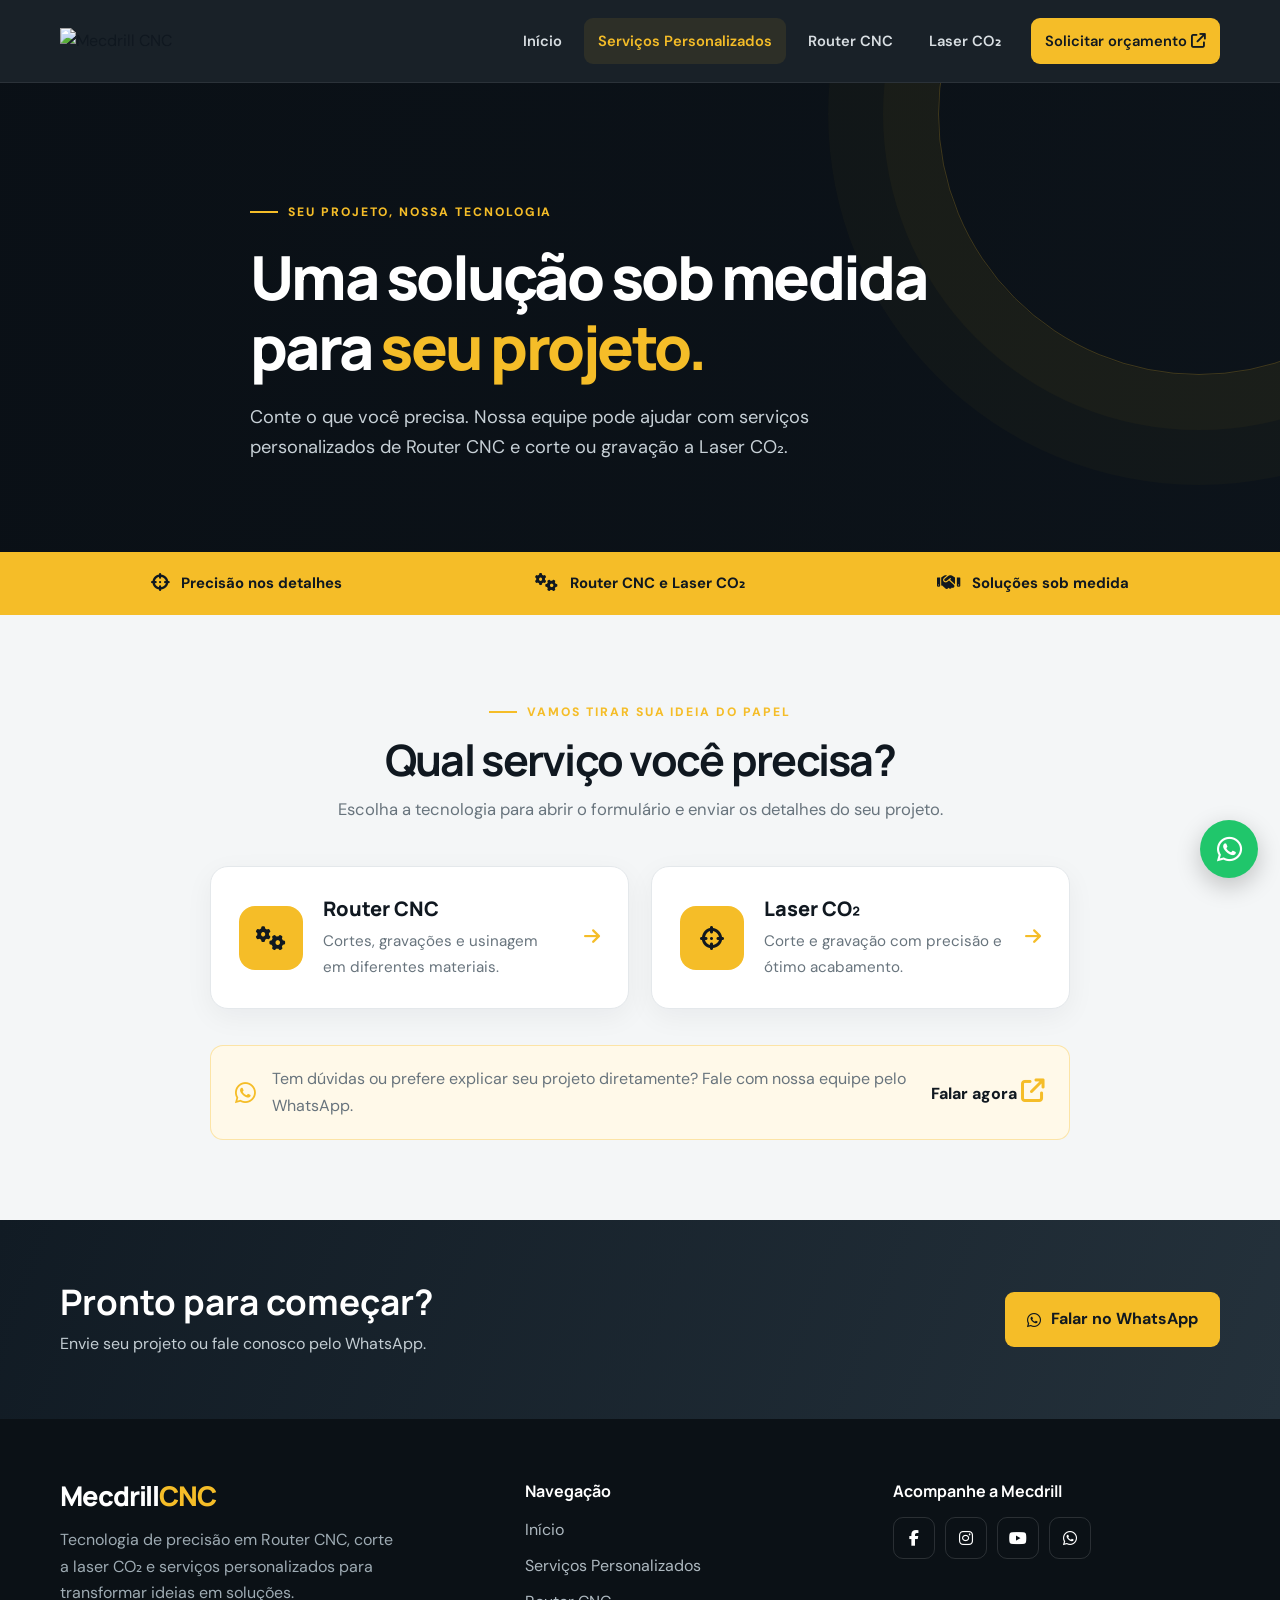
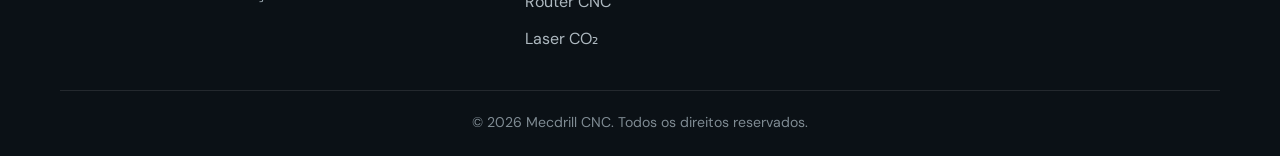
==== servico-personalizado.html @ 5ea8673f "Add files via upload" ====
<!DOCTYPE html>
<html lang="pt-BR">
<head>
  <meta charset="UTF-8">
  <meta name="viewport" content="width=device-width, initial-scale=1.0">
  <meta name="theme-color" content="#111820">
  <meta name="description" content="Solicite serviços personalizados de Router CNC e Laser CO₂ com a Mecdrill CNC.">
  <title>Serviços Personalizados | Mecdrill CNC</title>
  <link rel="preconnect" href="https://fonts.googleapis.com">
  <link rel="preconnect" href="https://fonts.gstatic.com" crossorigin>
  <link href="https://fonts.googleapis.com/css2?family=DM+Sans:wght@400;500;600;700&family=Manrope:wght@400;500;600;700;800&display=swap" rel="stylesheet">
  <link rel="stylesheet" href="https://cdnjs.cloudflare.com/ajax/libs/font-awesome/6.4.0/css/all.min.css">
  <style>
    :root {
      --ink: #101820;
      --ink-soft: #17232d;
      --gold: #f5bd28;
      --gold-light: #ffd76a;
      --paper: #f4f6f7;
      --white: #fff;
      --muted: #68747d;
      --line: #e4e8eb;
      --radius: 18px;
      --shadow: 0 18px 50px rgba(16, 24, 32, .10);
      --max: 1160px;
    }
    * { box-sizing: border-box; }
    html { scroll-behavior: smooth; scroll-padding-top: 90px; }
    body { margin: 0; font-family: "DM Sans", sans-serif; color: var(--ink); background: var(--white); line-height: 1.65; }
    img { display: block; max-width: 100%; }
    a { color: inherit; text-decoration: none; }
    button, input, select, textarea { font: inherit; }
    .container { width: min(var(--max), calc(100% - 40px)); margin-inline: auto; }

    /* Header (igual ao index) */
    .site-header { position: sticky; top: 0; z-index: 100; background: rgba(16,24,32,.96); backdrop-filter: blur(14px); border-bottom: 1px solid rgba(255,255,255,.08); }
    .header-inner { min-height: 82px; display: flex; align-items: center; justify-content: space-between; gap: 28px; }
    .brand { display: inline-flex; align-items: center; text-decoration: none; flex: 0 0 auto; }
    .brand img { width: 176px; max-height: 58px; object-fit: contain; }
    .main-nav { display: flex; align-items: center; gap: 8px; }
    .main-nav a { color: #d8dee2; text-decoration: none; font-size: .92rem; font-weight: 600; padding: 11px 14px; border-radius: 9px; transition: .2s ease; }
    .main-nav a:hover, .main-nav a.active { color: var(--gold); background: rgba(245,189,40,.09); }
    .nav-cta { background: var(--gold) !important; color: var(--ink) !important; margin-left: 8px; }
    .nav-cta:hover { background: var(--gold-light) !important; transform: translateY(-1px); }
    .menu-toggle { display: none; width: 44px; height: 44px; border: 1px solid rgba(255,255,255,.18); border-radius: 10px; color: white; background: transparent; cursor: pointer; }

    /* Hero */
    .hero { position: relative; isolation: isolate; overflow: hidden; color: white; background: var(--ink); padding: 112px 0 90px; }
    .hero::before { content: ""; position: absolute; inset: 0; z-index: -2; background: linear-gradient(105deg, rgba(10,16,22,.97) 10%, rgba(10,16,22,.82) 58%, rgba(10,16,22,.58)), url("imagens/maquina2.png") center/cover no-repeat; }
    .hero::after { content: ""; position: absolute; z-index: -1; width: 520px; height: 520px; right: -180px; top: -230px; border: 1px solid rgba(245,189,40,.22); border-radius: 50%; box-shadow: 0 0 0 55px rgba(245,189,40,.035), 0 0 0 110px rgba(245,189,40,.025); }
    .hero-content { max-width: 780px; }
    .eyebrow { display: inline-flex; align-items: center; gap: 10px; color: var(--gold); text-transform: uppercase; letter-spacing: .16em; font-size: .76rem; font-weight: 800; }
    .eyebrow::before { content: ""; width: 28px; height: 2px; background: currentColor; }
    h1, h2, h3 { font-family: Manrope, sans-serif; line-height: 1.15; }
    .hero h1 { max-width: 760px; margin: 20px 0; font-size: clamp(2.4rem, 5.5vw, 3.8rem); letter-spacing: -.045em; font-weight: 800; }
    .hero h1 span { color: var(--gold); }
    .hero p { max-width: 640px; color: #c7d0d6; font-size: clamp(1rem, 2vw, 1.14rem); margin: 0; }

    /* Trust strip */
    .trust-strip { background: var(--gold); color: var(--ink); }
    .trust-inner { display: grid; grid-template-columns: repeat(3,1fr); gap: 20px; padding: 19px 0; }
    .trust-item { display: flex; justify-content: center; align-items: center; gap: 12px; font-weight: 700; font-size: .93rem; }
    .trust-item i { font-size: 1.15rem; }

    /* Sections */
    .section { padding: 80px 0; }
    .section-muted { background: var(--paper); }
    .section-heading { max-width: 690px; margin: 0 auto 42px; text-align: center; }
    .section-heading .eyebrow { justify-content: center; }
    .section-heading h2 { margin: 13px 0 12px; font-size: clamp(1.9rem, 3.8vw, 2.7rem); letter-spacing: -.04em; }
    .section-heading p { color: var(--muted); margin: 0; font-size: 1.04rem; }

    /* Service cards */
    .service-options { display: grid; grid-template-columns: repeat(2, minmax(0,1fr)); gap: 22px; max-width: 860px; margin: 0 auto 36px; }
    .service-card {
      position: relative; overflow: hidden; display: flex; align-items: center; gap: 20px;
      text-align: left; padding: 28px; min-height: 140px;
      background: white; border: 1px solid var(--line); border-radius: var(--radius);
      cursor: pointer; transition: transform .25s, border-color .25s, box-shadow .25s;
      box-shadow: 0 8px 28px rgba(16,24,32,.05);
    }
    .service-card:hover, .service-card.selected {
      transform: translateY(-5px); border-color: var(--gold);
      box-shadow: var(--shadow);
    }
    .service-icon {
      flex: 0 0 64px; width: 64px; height: 64px; display: grid; place-items: center;
      color: var(--ink); background: var(--gold); border-radius: 16px; font-size: 1.5rem;
    }
    .service-card strong { display: block; font: 800 1.25rem Manrope, sans-serif; margin-bottom: 6px; color: var(--ink); }
    .service-card small { color: var(--muted); font-size: .95rem; }
    .service-card .arrow { margin-left: auto; color: var(--gold); font-size: 1.15rem; }

    /* Forms */
    .form-container {
      display: none; max-width: 900px; margin: 0 auto;
      padding: clamp(24px, 4vw, 42px); background: white;
      border: 1px solid var(--line); border-radius: var(--radius);
      box-shadow: var(--shadow); scroll-margin-top: 110px;
    }
    .form-container.active { display: block; animation: fadeIn .35s ease both; }
    @keyframes fadeIn { from { opacity: 0; transform: translateY(14px); } to { opacity: 1; transform: translateY(0); } }

    .form-title { display: flex; align-items: center; gap: 16px; margin-bottom: 28px; padding-bottom: 22px; border-bottom: 1px solid var(--line); }
    .form-title .service-icon { width: 54px; height: 54px; flex-basis: 54px; font-size: 1.25rem; }
    .form-title h3 { margin: 0 0 5px; font-size: 1.45rem; color: var(--ink); }
    .form-title p { margin: 0; color: var(--muted); font-size: .94rem; }

    .form-grid { display: grid; grid-template-columns: repeat(2, minmax(0,1fr)); gap: 19px 22px; }
    .form-group { min-width: 0; }
    .form-group.full { grid-column: 1 / -1; }
    .form-group label { display: block; color: var(--ink); font-weight: 700; margin-bottom: 8px; font-size: .95rem; }
    .form-group input, .form-group select, .form-group textarea {
      width: 100%; min-height: 49px; padding: 12px 14px;
      color: var(--ink); background: #fafbfc; border: 1px solid var(--line);
      border-radius: 9px; outline: none; transition: border-color .2s, box-shadow .2s;
    }
    .form-group input[type="file"] { padding: 10px; background: white; }
    .form-group input:focus, .form-group select:focus, .form-group textarea:focus {
      border-color: var(--gold); box-shadow: 0 0 0 3px rgba(245,189,40,.15);
    }
    .form-group textarea { min-height: 120px; resize: vertical; }
    .form-group small { display: block; margin-top: 7px; color: var(--muted); font-size: .84rem; }

    .form-actions { display: flex; align-items: center; gap: 18px; flex-wrap: wrap; margin-top: 24px; }
    .btn-submit {
      display: inline-flex; align-items: center; justify-content: center; gap: 10px;
      min-height: 52px; padding: 13px 25px; border: 0; border-radius: 10px;
      color: var(--ink); background: var(--gold); font-weight: 800; cursor: pointer;
      transition: .2s ease;
    }
    .btn-submit:hover { background: var(--gold-light); transform: translateY(-2px); }
    .btn-submit:disabled { opacity: .65; cursor: wait; transform: none; }
    .status-msg { flex: 1 1 220px; margin: 0; font-weight: 600; }
    .status-msg.success { color: #1a9c5a; }
    .status-msg.error { color: #d64545; }

    .help-strip {
      max-width: 860px; margin: 36px auto 0; padding: 20px 24px;
      display: flex; align-items: center; gap: 16px;
      background: #fff9e9; border: 1px solid rgba(245,189,40,.35); border-radius: 13px;
    }
    .help-strip i { color: var(--gold); font-size: 1.5rem; }
    .help-strip p { margin: 0; color: var(--muted); }
    .help-strip a { color: var(--ink); font-weight: 800; white-space: nowrap; }

    /* Closing CTA */
    .closing-cta { padding: 62px 0; color: white; background: linear-gradient(110deg, #111b24, #24313b); }
    .closing-inner { display: flex; align-items: center; justify-content: space-between; gap: 30px; }
    .closing-inner h2 { margin: 0 0 8px; font-size: clamp(1.6rem, 3vw, 2.2rem); }
    .closing-inner p { color: #c3cdd3; margin: 0; }
    .btn { display: inline-flex; align-items: center; justify-content: center; gap: 10px; min-height: 50px; padding: 13px 21px; border: 1px solid transparent; border-radius: 9px; text-decoration: none; font-weight: 700; transition: transform .2s, background .2s; }
    .btn:hover { transform: translateY(-3px); }
    .btn-primary { background: var(--gold); color: var(--ink); }
    .btn-primary:hover { background: var(--gold-light); }

    /* Footer (igual ao index) */
    .site-footer { color: #c3cdd3; background: #0b1116; padding: 58px 0 22px; }
    .footer-top { display: grid; grid-template-columns: 1.3fr 1fr 1fr; gap: 40px; padding-bottom: 38px; }
    .footer-brand { color: white; font: 800 1.7rem Manrope, sans-serif; letter-spacing: -.04em; margin-bottom: 13px; }
    .footer-brand span { color: var(--gold); }
    .footer-about { max-width: 340px; color: #9eabb3; margin: 0; }
    .footer-col h3 { color: white; font-size: 1rem; margin: 5px 0 16px; }
    .footer-links { display: grid; gap: 10px; }
    .footer-links a { width: fit-content; color: #aeb9c0; text-decoration: none; transition: color .2s; }
    .footer-links a:hover { color: var(--gold); }
    .social-links { display: flex; gap: 10px; }
    .social-links a { display: grid; place-items: center; width: 42px; height: 42px; border: 1px solid rgba(255,255,255,.13); border-radius: 10px; color: white; text-decoration: none; transition: .2s; }
    .social-links a:hover { background: var(--gold); color: var(--ink); border-color: var(--gold); }
    .copyright { padding-top: 20px; border-top: 1px solid rgba(255,255,255,.1); color: #7f8b93; text-align: center; font-size: .88rem; }

    .whatsapp-float { position: fixed; z-index: 90; right: 22px; bottom: 22px; }
    .whatsapp-float a { display: grid; place-items: center; width: 58px; height: 58px; border-radius: 50%; background: #20c66b; color: white; font-size: 1.8rem; text-decoration: none; box-shadow: 0 8px 24px rgba(0,0,0,.22); transition: transform .2s; }
    .whatsapp-float a:hover { transform: translateY(-4px) scale(1.04); }

    :focus-visible { outline: 3px solid var(--gold); outline-offset: 3px; }

    @media (max-width: 850px) {
      .menu-toggle { display: inline-grid; place-items: center; }
      .main-nav { display: none; position: absolute; top: 82px; left: 0; right: 0; padding: 14px 20px 20px; background: var(--ink); border-top: 1px solid rgba(255,255,255,.1); flex-direction: column; align-items: stretch; gap: 4px; }
      .main-nav.open { display: flex; }
      .main-nav a { padding: 13px 14px; }
      .nav-cta { margin: 6px 0 0; text-align: center; }
      .hero { padding: 88px 0 72px; }
      .trust-inner { grid-template-columns: 1fr; gap: 12px; }
      .trust-item { justify-content: flex-start; }
      .service-options { grid-template-columns: 1fr; }
      .form-grid { grid-template-columns: 1fr; }
      .form-group.full { grid-column: auto; }
      .footer-top { grid-template-columns: 1fr 1fr; }
      .footer-about-col { grid-column: 1 / -1; }
      .closing-inner { flex-direction: column; align-items: stretch; }
    }
    @media (max-width: 620px) {
      .container { width: min(var(--max), calc(100% - 30px)); }
      .header-inner { min-height: 72px; }
      .brand img { width: 145px; }
      .main-nav { top: 72px; }
      .hero { padding: 76px 0 64px; }
      .help-strip { flex-wrap: wrap; }
      .footer-top { grid-template-columns: 1fr; }
      .whatsapp-float { right: 15px; bottom: 15px; }
    }
  </style>
</head>
<body>
  <header class="site-header">
    <div class="container header-inner">
      <a class="brand" href="index.html" aria-label="Mecdrill CNC - Página inicial">
        <img src="imagens/logo.png" alt="Mecdrill CNC">
      </a>
      <button class="menu-toggle" type="button" aria-label="Abrir menu" aria-expanded="false" aria-controls="mainNav">
        <i class="fas fa-bars" aria-hidden="true"></i>
      </button>
      <nav class="main-nav" id="mainNav" aria-label="Navegação principal">
        <a href="index.html">Início</a>
        <a class="active" href="servico-personalizado.html" aria-current="page">Serviços Personalizados</a>
        <a href="router-cnc.html">Router CNC</a>
        <a href="laser-co2.html">Laser CO₂</a>
        <a class="nav-cta" href="#solicitar">Solicitar orçamento <i class="fas fa-arrow-up-right-from-square" aria-hidden="true"></i></a>
      </nav>
    </div>
  </header>

  <main>
    <!-- Hero -->
    <section class="hero">
      <div class="container hero-content">
        <span class="eyebrow">Seu projeto, nossa tecnologia</span>
        <h1>Uma solução sob medida para <span>seu projeto.</span></h1>
        <p>Conte o que você precisa. Nossa equipe pode ajudar com serviços personalizados de Router CNC e corte ou gravação a Laser CO₂.</p>
      </div>
    </section>

    <div class="trust-strip">
      <div class="container trust-inner">
        <div class="trust-item"><i class="fas fa-crosshairs" aria-hidden="true"></i> Precisão nos detalhes</div>
        <div class="trust-item"><i class="fas fa-gears" aria-hidden="true"></i> Router CNC e Laser CO₂</div>
        <div class="trust-item"><i class="fas fa-handshake" aria-hidden="true"></i> Soluções sob medida</div>
      </div>
    </div>

    <!-- Formulários -->
    <section class="section section-muted" id="solicitar">
      <div class="container">
        <div class="section-heading">
          <span class="eyebrow">Vamos tirar sua ideia do papel</span>
          <h2>Qual serviço você precisa?</h2>
          <p>Escolha a tecnologia para abrir o formulário e enviar os detalhes do seu projeto.</p>
        </div>

        <div class="service-options">
          <button type="button" class="service-card" id="chooseRouter" onclick="mostrarForm('router')" aria-controls="formRouter" aria-expanded="false">
            <span class="service-icon"><i class="fas fa-gears" aria-hidden="true"></i></span>
            <span>
              <strong>Router CNC</strong>
              <small>Cortes, gravações e usinagem em diferentes materiais.</small>
            </span>
            <i class="fas fa-arrow-right arrow" aria-hidden="true"></i>
          </button>
          <button type="button" class="service-card" id="chooseLaser" onclick="mostrarForm('laser')" aria-controls="formLaser" aria-expanded="false">
            <span class="service-icon"><i class="fas fa-crosshairs" aria-hidden="true"></i></span>
            <span>
              <strong>Laser CO₂</strong>
              <small>Corte e gravação com precisão e ótimo acabamento.</small>
            </span>
            <i class="fas fa-arrow-right arrow" aria-hidden="true"></i>
          </button>
        </div>

        <!-- Formulário Router -->
        <div id="formRouter" class="form-container">
          <div class="form-title">
            <span class="service-icon"><i class="fas fa-gears" aria-hidden="true"></i></span>
            <div>
              <h3>Orçamento para Router CNC</h3>
              <p>Preencha as informações para entendermos seu projeto.</p>
            </div>
          </div>
          <form id="formRouterPersonalizado" enctype="multipart/form-data">
            <input type="hidden" name="tipo_servico" value="Router CNC">
            <div class="form-grid">
              <div class="form-group">
                <label for="router_nome">Nome completo *</label>
                <input type="text" id="router_nome" name="nome" autocomplete="name" required>
              </div>
              <div class="form-group">
                <label for="router_telefone">Telefone *</label>
                <input type="tel" id="router_telefone" name="telefone" autocomplete="tel" required>
              </div>
              <div class="form-group full">
                <label for="router_email">E-mail *</label>
                <input type="email" id="router_email" name="email" autocomplete="email" required>
              </div>
              <div class="form-group">
                <label for="router_material">Material *</label>
                <select id="router_material" name="material" required>
                  <option value="">Selecione o material</option>
                  <option value="mdf">MDF</option>
                  <option value="mdp">MDP</option>
                  <option value="acrilico">Acrílico</option>
                  <option value="madeira">Madeira</option>
                  <option value="outros">Outros</option>
                </select>
              </div>
              <div class="form-group">
                <label for="router_tamanho">Tamanho aproximado (mm) *</label>
                <input type="text" id="router_tamanho" name="tamanho" placeholder="Ex.: 1000x500" required>
              </div>
              <div class="form-group">
                <label for="router_complexidade">Complexidade do trabalho *</label>
                <select id="router_complexidade" name="complexidade" required>
                  <option value="">Selecione a complexidade</option>
                  <option value="simples">Simples (corte básico)</option>
                  <option value="medio">Médio (corte e gravação)</option>
                  <option value="complexo">Complexo (usinagem 3D)</option>
                </select>
              </div>
              <div class="form-group">
                <label for="router_prazo">Prazo de entrega *</label>
                <select id="router_prazo" name="prazo" required>
                  <option value="">Selecione o prazo</option>
                  <option value="3dias">3 dias</option>
                  <option value="1semana">1 semana</option>
                  <option value="2semanas">2 semanas</option>
                  <option value="1mes">1 mês</option>
                </select>
              </div>
              <div class="form-group full">
                <label for="router_imagem">Desenho ou imagem do trabalho</label>
                <input type="file" id="router_imagem" name="arquivo" accept="image/*,.pdf,.dxf,.dwg">
                <small>Formatos aceitos: JPG, PNG, PDF, DXF e DWG (até 5 MB).</small>
              </div>
              <div class="form-group full">
                <label for="router_observacoes">Observações adicionais</label>
                <textarea id="router_observacoes" name="observacoes" rows="4" placeholder="Descreva detalhes, medidas ou requisitos do trabalho..."></textarea>
              </div>
            </div>
            <div class="form-actions">
              <button type="submit" class="btn-submit"><i class="fa-regular fa-paper-plane" aria-hidden="true"></i> Solicitar orçamento</button>
              <p id="router_status" class="status-msg" aria-live="polite"></p>
            </div>
          </form>
        </div>

        <!-- Formulário Laser -->
        <div id="formLaser" class="form-container">
          <div class="form-title">
            <span class="service-icon"><i class="fas fa-crosshairs" aria-hidden="true"></i></span>
            <div>
              <h3>Orçamento para Laser CO₂</h3>
              <p>Informe os detalhes do corte ou da gravação desejada.</p>
            </div>
          </div>
          <form id="formLaserPersonalizado" enctype="multipart/form-data">
            <input type="hidden" name="tipo_servico" value="Laser CO2">
            <div class="form-grid">
              <div class="form-group">
                <label for="laser_nome">Nome completo *</label>
                <input type="text" id="laser_nome" name="nome" autocomplete="name" required>
              </div>
              <div class="form-group">
                <label for="laser_telefone">Telefone *</label>
                <input type="tel" id="laser_telefone" name="telefone" autocomplete="tel" required>
              </div>
              <div class="form-group full">
                <label for="laser_email">E-mail *</label>
                <input type="email" id="laser_email" name="email" autocomplete="email" required>
              </div>
              <div class="form-group">
                <label for="laser_material">Material *</label>
                <select id="laser_material" name="material" required>
                  <option value="">Selecione o material</option>
                  <option value="acrilico">Acrílico</option>
                  <option value="couro">Couro</option>
                  <option value="papel">Papel</option>
                  <option value="tecido">Tecido</option>
                  <option value="madeira">Madeira</option>
                  <option value="outros">Outros</option>
                </select>
              </div>
              <div class="form-group">
                <label for="laser_tamanho">Tamanho aproximado (mm) *</label>
                <input type="text" id="laser_tamanho" name="tamanho" placeholder="Ex.: 800x600" required>
              </div>
              <div class="form-group">
                <label for="laser_complexidade">Complexidade do trabalho *</label>
                <select id="laser_complexidade" name="complexidade" required>
                  <option value="">Selecione a complexidade</option>
                  <option value="simples">Simples (corte básico)</option>
                  <option value="medio">Médio (corte e gravação simples)</option>
                  <option value="complexo">Complexo (gravação detalhada)</option>
                </select>
              </div>
              <div class="form-group">
                <label for="laser_prazo">Prazo de entrega *</label>
                <select id="laser_prazo" name="prazo" required>
                  <option value="">Selecione o prazo</option>
                  <option value="3dias">3 dias</option>
                  <option value="1semana">1 semana</option>
                  <option value="2semanas">2 semanas</option>
                  <option value="1mes">1 mês</option>
                </select>
              </div>
              <div class="form-group full">
                <label for="laser_imagem">Desenho ou imagem do trabalho</label>
                <input type="file" id="laser_imagem" name="arquivo" accept="image/*,.pdf,.dxf,.dwg">
                <small>Formatos aceitos: JPG, PNG, PDF, DXF e DWG (até 5 MB).</small>
              </div>
              <div class="form-group full">
                <label for="laser_observacoes">Observações adicionais</label>
                <textarea id="laser_observacoes" name="observacoes" rows="4" placeholder="Descreva detalhes, medidas ou requisitos do trabalho..."></textarea>
              </div>
            </div>
            <div class="form-actions">
              <button type="submit" class="btn-submit"><i class="fa-regular fa-paper-plane" aria-hidden="true"></i> Solicitar orçamento</button>
              <p id="laser_status" class="status-msg" aria-live="polite"></p>
            </div>
          </form>
        </div>

        <div class="help-strip">
          <i class="fab fa-whatsapp" aria-hidden="true"></i>
          <p>Tem dúvidas ou prefere explicar seu projeto diretamente? Fale com nossa equipe pelo WhatsApp.</p>
          <a href="https://wa.me/554330174104" target="_blank" rel="noopener noreferrer">Falar agora <i class="fas fa-arrow-up-right-from-square" aria-hidden="true"></i></a>
        </div>
      </div>
    </section>

    <!-- CTA final -->
    <section class="closing-cta">
      <div class="container closing-inner">
        <div>
          <h2>Pronto para começar?</h2>
          <p>Envie seu projeto ou fale conosco pelo WhatsApp.</p>
        </div>
        <a class="btn btn-primary" href="https://wa.me/554330174104" target="_blank" rel="noopener noreferrer">
          <i class="fab fa-whatsapp" aria-hidden="true"></i> Falar no WhatsApp
        </a>
      </div>
    </section>
  </main>

  <footer class="site-footer">
    <div class="container">
      <div class="footer-top">
        <div class="footer-about-col">
          <div class="footer-brand">Mecdrill<span>CNC</span></div>
          <p class="footer-about">Tecnologia de precisão em Router CNC, corte a laser CO₂ e serviços personalizados para transformar ideias em soluções.</p>
        </div>
        <div class="footer-col">
          <h3>Navegação</h3>
          <div class="footer-links">
            <a href="index.html">Início</a>
            <a href="servico-personalizado.html">Serviços Personalizados</a>
            <a href="router-cnc.html">Router CNC</a>
            <a href="laser-co2.html">Laser CO₂</a>
          </div>
        </div>
        <div class="footer-col">
          <h3>Acompanhe a Mecdrill</h3>
          <div class="social-links">
            <a href="https://web.facebook.com/profile.php?id=61559308006483" target="_blank" rel="noopener noreferrer" aria-label="Facebook"><i class="fab fa-facebook-f" aria-hidden="true"></i></a>
            <a href="https://www.instagram.com/mecdrill.cnc/" target="_blank" rel="noopener noreferrer" aria-label="Instagram"><i class="fab fa-instagram" aria-hidden="true"></i></a>
            <a href="https://www.youtube.com/@mecdrillcnc" target="_blank" rel="noopener noreferrer" aria-label="YouTube"><i class="fab fa-youtube" aria-hidden="true"></i></a>
            <a href="https://wa.me/554330174104" target="_blank" rel="noopener noreferrer" aria-label="WhatsApp"><i class="fab fa-whatsapp" aria-hidden="true"></i></a>
          </div>
        </div>
      </div>
      <div class="copyright">© 2026 Mecdrill CNC. Todos os direitos reservados.</div>
    </div>
  </footer>

  <div class="whatsapp-float">
    <a href="https://wa.me/554330174104" target="_blank" rel="noopener noreferrer" aria-label="Falar com a Mecdrill pelo WhatsApp">
      <i class="fab fa-whatsapp" aria-hidden="true"></i>
    </a>
  </div>

  <script>
    const ENDPOINT_URL = 'https://script.google.com/macros/s/AKfycbw_aiBBlIEdptJXOdM45xewavw1yvYZnhSA4Wfn6vZD/dev';
    const EXTENSOES_PERMITIDAS = ['.jpg', '.jpeg', '.png', '.webp', '.gif', '.pdf', '.dxf', '.dwg'];

    document.addEventListener('DOMContentLoaded', () => {
      // Menu mobile
      const menuButton = document.querySelector('.menu-toggle');
      const nav = document.querySelector('#mainNav');
      menuButton?.addEventListener('click', () => {
        const isOpen = nav.classList.toggle('open');
        menuButton.setAttribute('aria-expanded', String(isOpen));
        menuButton.setAttribute('aria-label', isOpen ? 'Fechar menu' : 'Abrir menu');
        menuButton.innerHTML = `<i class="fas fa-${isOpen ? 'xmark' : 'bars'}" aria-hidden="true"></i>`;
      });
      nav?.querySelectorAll('a').forEach(link => link.addEventListener('click', () => {
        nav.classList.remove('open');
        menuButton?.setAttribute('aria-expanded', 'false');
        if (menuButton) {
          menuButton.setAttribute('aria-label', 'Abrir menu');
          menuButton.innerHTML = '<i class="fas fa-bars" aria-hidden="true"></i>';
        }
      }));

      // Formulários
      document.getElementById('formRouterPersonalizado').addEventListener('submit', function(e) {
        e.preventDefault();
        enviarFormulario(this, document.getElementById('router_status'));
      });
      document.getElementById('formLaserPersonalizado').addEventListener('submit', function(e) {
        e.preventDefault();
        enviarFormulario(this, document.getElementById('laser_status'));
      });
    });

    function mostrarForm(tipo) {
      const router = document.getElementById('formRouter');
      const laser = document.getElementById('formLaser');
      const btnRouter = document.getElementById('chooseRouter');
      const btnLaser = document.getElementById('chooseLaser');

      router.classList.remove('active');
      laser.classList.remove('active');
      btnRouter.classList.remove('selected');
      btnLaser.classList.remove('selected');
      btnRouter.setAttribute('aria-expanded', 'false');
      btnLaser.setAttribute('aria-expanded', 'false');

      const isRouter = tipo === 'router';
      const alvo = isRouter ? router : laser;
      const botao = isRouter ? btnRouter : btnLaser;
      alvo.classList.add('active');
      botao.classList.add('selected');
      botao.setAttribute('aria-expanded', 'true');
      alvo.scrollIntoView({ behavior: 'smooth', block: 'start' });
    }

    function lerArquivoComoBase64(file) {
      return new Promise((resolve, reject) => {
        const reader = new FileReader();
        reader.onload = () => {
          const resultado = String(reader.result || '');
          resolve(resultado.includes(',') ? resultado.split(',')[1] : resultado);
        };
        reader.onerror = () => reject(new Error('Falha ao ler o arquivo'));
        reader.readAsDataURL(file);
      });
    }

    function extensaoValida(nomeArquivo) {
      const lower = String(nomeArquivo || '').toLowerCase();
      return EXTENSOES_PERMITIDAS.some(ext => lower.endsWith(ext));
    }

    async function enviarFormulario(formElement, statusElement) {
      const btnSubmit = formElement.querySelector('button[type="submit"]');
      const fileInput = formElement.querySelector('input[type="file"]');
      const maxBytes = 5 * 1024 * 1024;
      let arquivoBase64 = '';
      let arquivoNome = '';
      let arquivoTipo = '';

      statusElement.className = 'status-msg';
      statusElement.textContent = '';

      if (fileInput && fileInput.files && fileInput.files[0]) {
        const file = fileInput.files[0];
        if (!extensaoValida(file.name)) {
          statusElement.classList.add('error');
          statusElement.textContent = 'Formato não suportado. Use JPG, PNG, PDF, DXF ou DWG.';
          return;
        }
        if (file.size > maxBytes) {
          statusElement.classList.add('error');
          statusElement.textContent = 'O arquivo excede 5 MB. Envie um arquivo menor ou pelo WhatsApp.';
          return;
        }
        try {
          arquivoNome = file.name;
          arquivoTipo = file.type || 'application/octet-stream';
          arquivoBase64 = await lerArquivoComoBase64(file);
        } catch (error) {
          statusElement.classList.add('error');
          statusElement.textContent = 'Não foi possível ler o arquivo selecionado. Tente novamente.';
          return;
        }
      }

      const formData = new FormData(formElement);
      const payload = new URLSearchParams();
      for (const [key, value] of formData.entries()) {
        if (!(value instanceof File)) payload.append(key, value);
      }
      if (arquivoBase64) {
        payload.append('arquivo_base64', arquivoBase64);
        payload.append('arquivo_nome', arquivoNome);
        payload.append('arquivo_tipo', arquivoTipo);
      }

      btnSubmit.disabled = true;
      btnSubmit.innerHTML = '<i class="fas fa-spinner fa-spin" aria-hidden="true"></i> Enviando...';
      statusElement.textContent = '';

      try {
        await fetch(ENDPOINT_URL, { method: 'POST', mode: 'no-cors', body: payload });
        statusElement.classList.add('success');
        statusElement.textContent = 'Solicitação enviada. Em breve nossa equipe entrará em contato.';
        formElement.reset();
      } catch (error) {
        statusElement.classList.add('error');
        statusElement.textContent = 'Erro de conexão ao enviar. Verifique sua internet e tente novamente.';
      } finally {
        btnSubmit.disabled = false;
        btnSubmit.innerHTML = '<i class="fa-regular fa-paper-plane" aria-hidden="true"></i> Solicitar orçamento';
      }
    }
  </script>
</body>
</html>
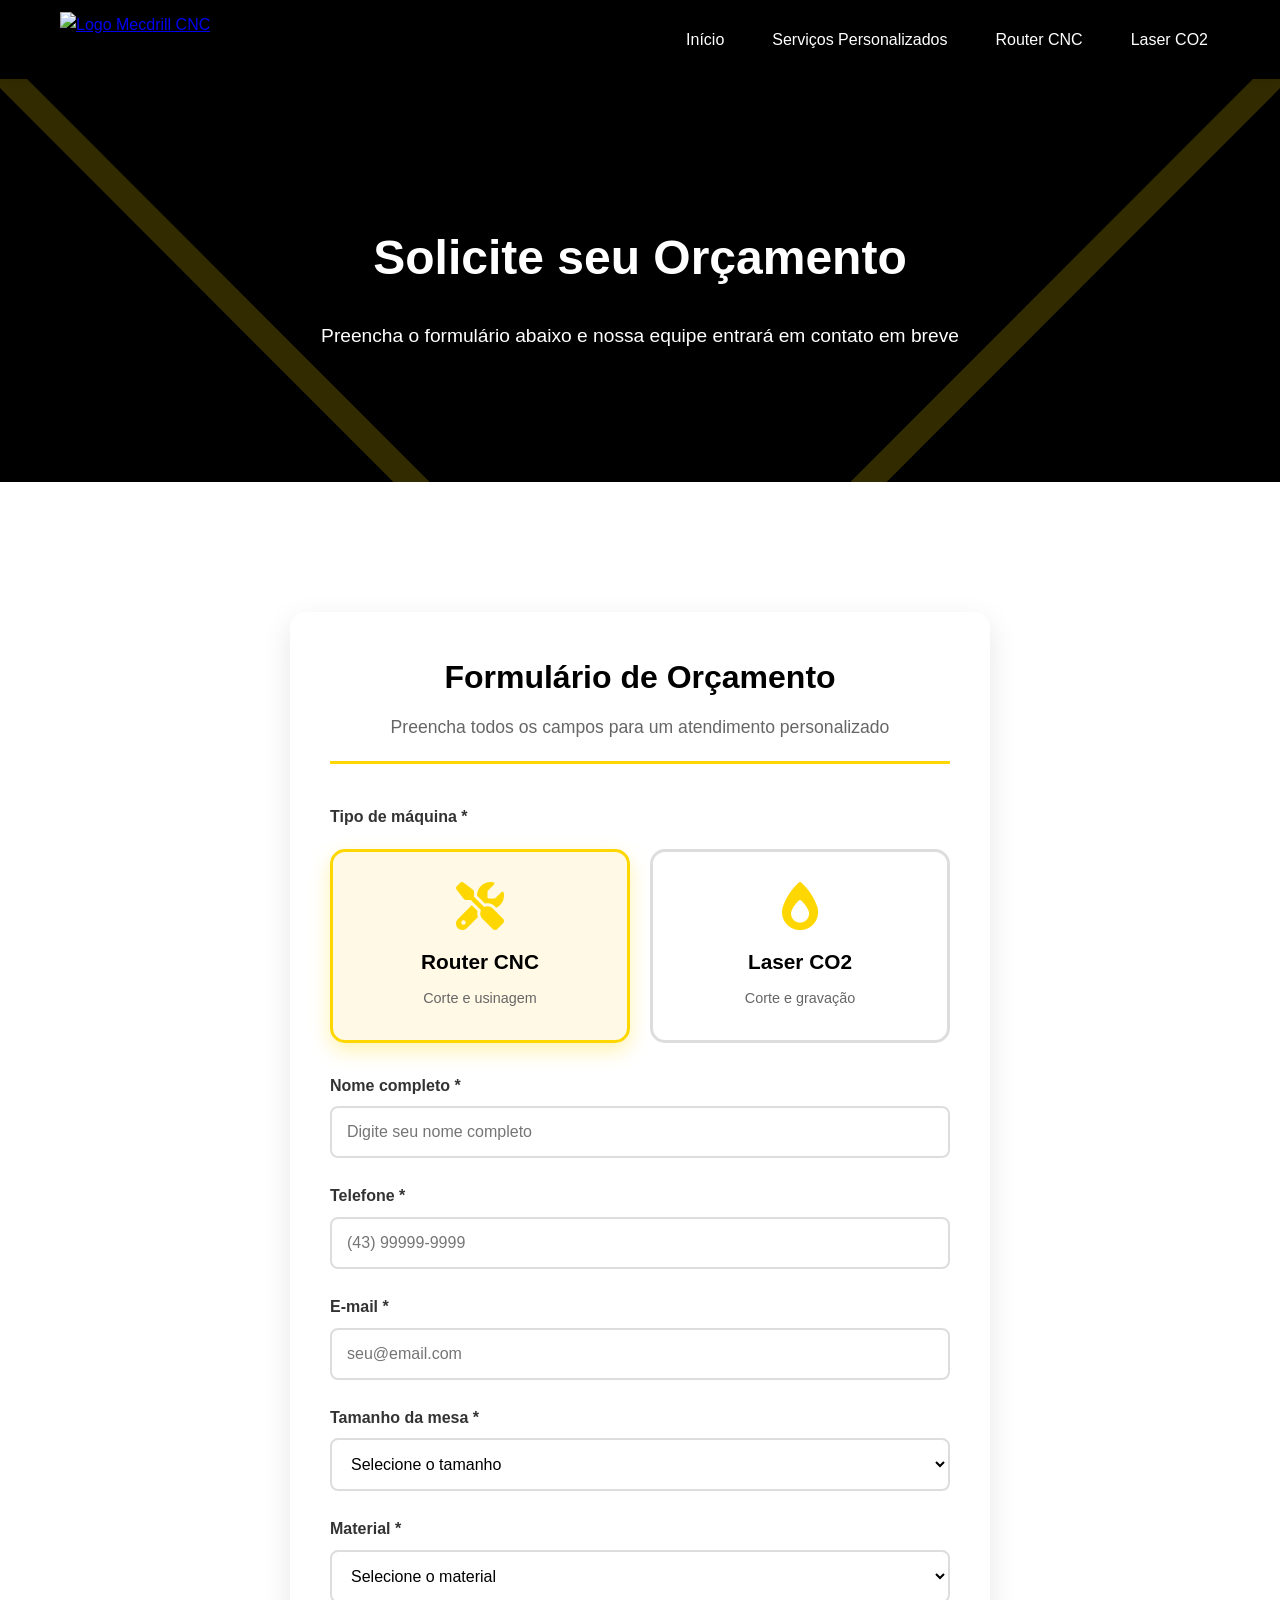
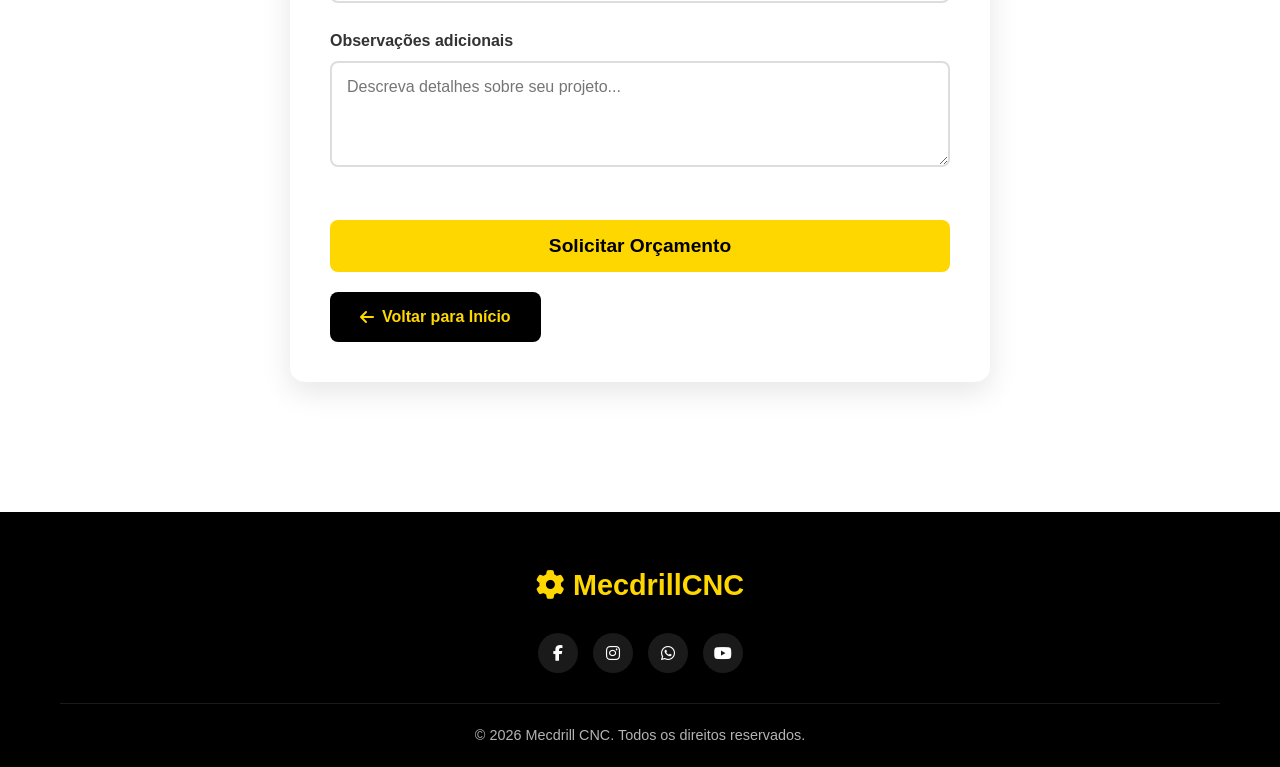
==== commit 5e12ef62: "Update print statement from 'Hello' to 'Goodbye'" ====
--- a/servico-personalizado.html
+++ b/servico-personalizado.html
@@ -1,617 +1,436 @@
 <!DOCTYPE html>
 <html lang="pt-BR">
 <head>
-  <meta charset="UTF-8">
-  <meta name="viewport" content="width=device-width, initial-scale=1.0">
-  <meta name="theme-color" content="#111820">
-  <meta name="description" content="Solicite serviços personalizados de Router CNC e Laser CO₂ com a Mecdrill CNC.">
-  <title>Serviços Personalizados | Mecdrill CNC</title>
-  <link rel="preconnect" href="https://fonts.googleapis.com">
-  <link rel="preconnect" href="https://fonts.gstatic.com" crossorigin>
-  <link href="https://fonts.googleapis.com/css2?family=DM+Sans:wght@400;500;600;700&family=Manrope:wght@400;500;600;700;800&display=swap" rel="stylesheet">
-  <link rel="stylesheet" href="https://cdnjs.cloudflare.com/ajax/libs/font-awesome/6.4.0/css/all.min.css">
-  <style>
-    :root {
-      --ink: #101820;
-      --ink-soft: #17232d;
-      --gold: #f5bd28;
-      --gold-light: #ffd76a;
-      --paper: #f4f6f7;
-      --white: #fff;
-      --muted: #68747d;
-      --line: #e4e8eb;
-      --radius: 18px;
-      --shadow: 0 18px 50px rgba(16, 24, 32, .10);
-      --max: 1160px;
-    }
-    * { box-sizing: border-box; }
-    html { scroll-behavior: smooth; scroll-padding-top: 90px; }
-    body { margin: 0; font-family: "DM Sans", sans-serif; color: var(--ink); background: var(--white); line-height: 1.65; }
-    img { display: block; max-width: 100%; }
-    a { color: inherit; text-decoration: none; }
-    button, input, select, textarea { font: inherit; }
-    .container { width: min(var(--max), calc(100% - 40px)); margin-inline: auto; }
-
-    /* Header (igual ao index) */
-    .site-header { position: sticky; top: 0; z-index: 100; background: rgba(16,24,32,.96); backdrop-filter: blur(14px); border-bottom: 1px solid rgba(255,255,255,.08); }
-    .header-inner { min-height: 82px; display: flex; align-items: center; justify-content: space-between; gap: 28px; }
-    .brand { display: inline-flex; align-items: center; text-decoration: none; flex: 0 0 auto; }
-    .brand img { width: 176px; max-height: 58px; object-fit: contain; }
-    .main-nav { display: flex; align-items: center; gap: 8px; }
-    .main-nav a { color: #d8dee2; text-decoration: none; font-size: .92rem; font-weight: 600; padding: 11px 14px; border-radius: 9px; transition: .2s ease; }
-    .main-nav a:hover, .main-nav a.active { color: var(--gold); background: rgba(245,189,40,.09); }
-    .nav-cta { background: var(--gold) !important; color: var(--ink) !important; margin-left: 8px; }
-    .nav-cta:hover { background: var(--gold-light) !important; transform: translateY(-1px); }
-    .menu-toggle { display: none; width: 44px; height: 44px; border: 1px solid rgba(255,255,255,.18); border-radius: 10px; color: white; background: transparent; cursor: pointer; }
-
-    /* Hero */
-    .hero { position: relative; isolation: isolate; overflow: hidden; color: white; background: var(--ink); padding: 112px 0 90px; }
-    .hero::before { content: ""; position: absolute; inset: 0; z-index: -2; background: linear-gradient(105deg, rgba(10,16,22,.97) 10%, rgba(10,16,22,.82) 58%, rgba(10,16,22,.58)), url("imagens/maquina2.png") center/cover no-repeat; }
-    .hero::after { content: ""; position: absolute; z-index: -1; width: 520px; height: 520px; right: -180px; top: -230px; border: 1px solid rgba(245,189,40,.22); border-radius: 50%; box-shadow: 0 0 0 55px rgba(245,189,40,.035), 0 0 0 110px rgba(245,189,40,.025); }
-    .hero-content { max-width: 780px; }
-    .eyebrow { display: inline-flex; align-items: center; gap: 10px; color: var(--gold); text-transform: uppercase; letter-spacing: .16em; font-size: .76rem; font-weight: 800; }
-    .eyebrow::before { content: ""; width: 28px; height: 2px; background: currentColor; }
-    h1, h2, h3 { font-family: Manrope, sans-serif; line-height: 1.15; }
-    .hero h1 { max-width: 760px; margin: 20px 0; font-size: clamp(2.4rem, 5.5vw, 3.8rem); letter-spacing: -.045em; font-weight: 800; }
-    .hero h1 span { color: var(--gold); }
-    .hero p { max-width: 640px; color: #c7d0d6; font-size: clamp(1rem, 2vw, 1.14rem); margin: 0; }
-
-    /* Trust strip */
-    .trust-strip { background: var(--gold); color: var(--ink); }
-    .trust-inner { display: grid; grid-template-columns: repeat(3,1fr); gap: 20px; padding: 19px 0; }
-    .trust-item { display: flex; justify-content: center; align-items: center; gap: 12px; font-weight: 700; font-size: .93rem; }
-    .trust-item i { font-size: 1.15rem; }
-
-    /* Sections */
-    .section { padding: 80px 0; }
-    .section-muted { background: var(--paper); }
-    .section-heading { max-width: 690px; margin: 0 auto 42px; text-align: center; }
-    .section-heading .eyebrow { justify-content: center; }
-    .section-heading h2 { margin: 13px 0 12px; font-size: clamp(1.9rem, 3.8vw, 2.7rem); letter-spacing: -.04em; }
-    .section-heading p { color: var(--muted); margin: 0; font-size: 1.04rem; }
-
-    /* Service cards */
-    .service-options { display: grid; grid-template-columns: repeat(2, minmax(0,1fr)); gap: 22px; max-width: 860px; margin: 0 auto 36px; }
-    .service-card {
-      position: relative; overflow: hidden; display: flex; align-items: center; gap: 20px;
-      text-align: left; padding: 28px; min-height: 140px;
-      background: white; border: 1px solid var(--line); border-radius: var(--radius);
-      cursor: pointer; transition: transform .25s, border-color .25s, box-shadow .25s;
-      box-shadow: 0 8px 28px rgba(16,24,32,.05);
-    }
-    .service-card:hover, .service-card.selected {
-      transform: translateY(-5px); border-color: var(--gold);
-      box-shadow: var(--shadow);
-    }
-    .service-icon {
-      flex: 0 0 64px; width: 64px; height: 64px; display: grid; place-items: center;
-      color: var(--ink); background: var(--gold); border-radius: 16px; font-size: 1.5rem;
-    }
-    .service-card strong { display: block; font: 800 1.25rem Manrope, sans-serif; margin-bottom: 6px; color: var(--ink); }
-    .service-card small { color: var(--muted); font-size: .95rem; }
-    .service-card .arrow { margin-left: auto; color: var(--gold); font-size: 1.15rem; }
-
-    /* Forms */
-    .form-container {
-      display: none; max-width: 900px; margin: 0 auto;
-      padding: clamp(24px, 4vw, 42px); background: white;
-      border: 1px solid var(--line); border-radius: var(--radius);
-      box-shadow: var(--shadow); scroll-margin-top: 110px;
-    }
-    .form-container.active { display: block; animation: fadeIn .35s ease both; }
-    @keyframes fadeIn { from { opacity: 0; transform: translateY(14px); } to { opacity: 1; transform: translateY(0); } }
-
-    .form-title { display: flex; align-items: center; gap: 16px; margin-bottom: 28px; padding-bottom: 22px; border-bottom: 1px solid var(--line); }
-    .form-title .service-icon { width: 54px; height: 54px; flex-basis: 54px; font-size: 1.25rem; }
-    .form-title h3 { margin: 0 0 5px; font-size: 1.45rem; color: var(--ink); }
-    .form-title p { margin: 0; color: var(--muted); font-size: .94rem; }
-
-    .form-grid { display: grid; grid-template-columns: repeat(2, minmax(0,1fr)); gap: 19px 22px; }
-    .form-group { min-width: 0; }
-    .form-group.full { grid-column: 1 / -1; }
-    .form-group label { display: block; color: var(--ink); font-weight: 700; margin-bottom: 8px; font-size: .95rem; }
-    .form-group input, .form-group select, .form-group textarea {
-      width: 100%; min-height: 49px; padding: 12px 14px;
-      color: var(--ink); background: #fafbfc; border: 1px solid var(--line);
-      border-radius: 9px; outline: none; transition: border-color .2s, box-shadow .2s;
-    }
-    .form-group input[type="file"] { padding: 10px; background: white; }
-    .form-group input:focus, .form-group select:focus, .form-group textarea:focus {
-      border-color: var(--gold); box-shadow: 0 0 0 3px rgba(245,189,40,.15);
-    }
-    .form-group textarea { min-height: 120px; resize: vertical; }
-    .form-group small { display: block; margin-top: 7px; color: var(--muted); font-size: .84rem; }
-
-    .form-actions { display: flex; align-items: center; gap: 18px; flex-wrap: wrap; margin-top: 24px; }
-    .btn-submit {
-      display: inline-flex; align-items: center; justify-content: center; gap: 10px;
-      min-height: 52px; padding: 13px 25px; border: 0; border-radius: 10px;
-      color: var(--ink); background: var(--gold); font-weight: 800; cursor: pointer;
-      transition: .2s ease;
-    }
-    .btn-submit:hover { background: var(--gold-light); transform: translateY(-2px); }
-    .btn-submit:disabled { opacity: .65; cursor: wait; transform: none; }
-    .status-msg { flex: 1 1 220px; margin: 0; font-weight: 600; }
-    .status-msg.success { color: #1a9c5a; }
-    .status-msg.error { color: #d64545; }
-
-    .help-strip {
-      max-width: 860px; margin: 36px auto 0; padding: 20px 24px;
-      display: flex; align-items: center; gap: 16px;
-      background: #fff9e9; border: 1px solid rgba(245,189,40,.35); border-radius: 13px;
-    }
-    .help-strip i { color: var(--gold); font-size: 1.5rem; }
-    .help-strip p { margin: 0; color: var(--muted); }
-    .help-strip a { color: var(--ink); font-weight: 800; white-space: nowrap; }
-
-    /* Closing CTA */
-    .closing-cta { padding: 62px 0; color: white; background: linear-gradient(110deg, #111b24, #24313b); }
-    .closing-inner { display: flex; align-items: center; justify-content: space-between; gap: 30px; }
-    .closing-inner h2 { margin: 0 0 8px; font-size: clamp(1.6rem, 3vw, 2.2rem); }
-    .closing-inner p { color: #c3cdd3; margin: 0; }
-    .btn { display: inline-flex; align-items: center; justify-content: center; gap: 10px; min-height: 50px; padding: 13px 21px; border: 1px solid transparent; border-radius: 9px; text-decoration: none; font-weight: 700; transition: transform .2s, background .2s; }
-    .btn:hover { transform: translateY(-3px); }
-    .btn-primary { background: var(--gold); color: var(--ink); }
-    .btn-primary:hover { background: var(--gold-light); }
-
-    /* Footer (igual ao index) */
-    .site-footer { color: #c3cdd3; background: #0b1116; padding: 58px 0 22px; }
-    .footer-top { display: grid; grid-template-columns: 1.3fr 1fr 1fr; gap: 40px; padding-bottom: 38px; }
-    .footer-brand { color: white; font: 800 1.7rem Manrope, sans-serif; letter-spacing: -.04em; margin-bottom: 13px; }
-    .footer-brand span { color: var(--gold); }
-    .footer-about { max-width: 340px; color: #9eabb3; margin: 0; }
-    .footer-col h3 { color: white; font-size: 1rem; margin: 5px 0 16px; }
-    .footer-links { display: grid; gap: 10px; }
-    .footer-links a { width: fit-content; color: #aeb9c0; text-decoration: none; transition: color .2s; }
-    .footer-links a:hover { color: var(--gold); }
-    .social-links { display: flex; gap: 10px; }
-    .social-links a { display: grid; place-items: center; width: 42px; height: 42px; border: 1px solid rgba(255,255,255,.13); border-radius: 10px; color: white; text-decoration: none; transition: .2s; }
-    .social-links a:hover { background: var(--gold); color: var(--ink); border-color: var(--gold); }
-    .copyright { padding-top: 20px; border-top: 1px solid rgba(255,255,255,.1); color: #7f8b93; text-align: center; font-size: .88rem; }
-
-    .whatsapp-float { position: fixed; z-index: 90; right: 22px; bottom: 22px; }
-    .whatsapp-float a { display: grid; place-items: center; width: 58px; height: 58px; border-radius: 50%; background: #20c66b; color: white; font-size: 1.8rem; text-decoration: none; box-shadow: 0 8px 24px rgba(0,0,0,.22); transition: transform .2s; }
-    .whatsapp-float a:hover { transform: translateY(-4px) scale(1.04); }
-
-    :focus-visible { outline: 3px solid var(--gold); outline-offset: 3px; }
-
-    @media (max-width: 850px) {
-      .menu-toggle { display: inline-grid; place-items: center; }
-      .main-nav { display: none; position: absolute; top: 82px; left: 0; right: 0; padding: 14px 20px 20px; background: var(--ink); border-top: 1px solid rgba(255,255,255,.1); flex-direction: column; align-items: stretch; gap: 4px; }
-      .main-nav.open { display: flex; }
-      .main-nav a { padding: 13px 14px; }
-      .nav-cta { margin: 6px 0 0; text-align: center; }
-      .hero { padding: 88px 0 72px; }
-      .trust-inner { grid-template-columns: 1fr; gap: 12px; }
-      .trust-item { justify-content: flex-start; }
-      .service-options { grid-template-columns: 1fr; }
-      .form-grid { grid-template-columns: 1fr; }
-      .form-group.full { grid-column: auto; }
-      .footer-top { grid-template-columns: 1fr 1fr; }
-      .footer-about-col { grid-column: 1 / -1; }
-      .closing-inner { flex-direction: column; align-items: stretch; }
-    }
-    @media (max-width: 620px) {
-      .container { width: min(var(--max), calc(100% - 30px)); }
-      .header-inner { min-height: 72px; }
-      .brand img { width: 145px; }
-      .main-nav { top: 72px; }
-      .hero { padding: 76px 0 64px; }
-      .help-strip { flex-wrap: wrap; }
-      .footer-top { grid-template-columns: 1fr; }
-      .whatsapp-float { right: 15px; bottom: 15px; }
-    }
-  </style>
+    <meta charset="UTF-8">
+    <meta name="viewport" content="width=device-width, initial-scale=1.0">
+    <title>Solicitar Orçamento - Mecdrill CNC</title>
+    <link rel="stylesheet" href="style.css">
+    <link href="https://fonts.googleapis.com/css2?family=Roboto:wght@300;400;500;700&display=swap" rel="stylesheet">
+    <link rel="stylesheet" href="https://cdnjs.cloudflare.com/ajax/libs/font-awesome/6.4.0/css/all.min.css">
+    
+    <style>
+        /* Estilos específicos da página de orçamento */
+        .orcamento-container {
+            max-width: 700px;
+            margin: 50px auto;
+            padding: 40px;
+            background: white;
+            border-radius: 15px;
+            box-shadow: 0 10px 30px rgba(0,0,0,0.1);
+        }
+
+        .orcamento-header {
+            text-align: center;
+            margin-bottom: 40px;
+            padding-bottom: 20px;
+            border-bottom: 3px solid #FFD700;
+        }
+
+        .orcamento-header h2 {
+            color: #000;
+            font-size: 2rem;
+            margin-bottom: 10px;
+        }
+
+        .orcamento-header p {
+            color: #666;
+            font-size: 1.1rem;
+        }
+
+        .form-group {
+            margin-bottom: 25px;
+        }
+
+        .form-group label {
+            display: block;
+            margin-bottom: 8px;
+            font-weight: bold;
+            color: #333;
+            font-size: 1rem;
+        }
+
+        .form-group input,
+        .form-group select,
+        .form-group textarea {
+            width: 100%;
+            padding: 15px;
+            border: 2px solid #ddd;
+            border-radius: 8px;
+            font-size: 1rem;
+            transition: all 0.3s;
+            font-family: inherit;
+            box-sizing: border-box;
+        }
+
+        .form-group input:focus,
+        .form-group select:focus,
+        .form-group textarea:focus {
+            outline: none;
+            border-color: #FFD700;
+            box-shadow: 0 0 0 3px rgba(255, 215, 0, 0.2);
+        }
+
+        .form-group small {
+            display: block;
+            margin-top: 5px;
+            font-size: 0.9rem;
+            color: #666;
+        }
+
+        /* Seleção por ícones */
+        .machine-selector {
+            display: flex;
+            gap: 20px;
+            margin: 20px 0 30px;
+        }
+
+        .machine-card {
+            flex: 1;
+            padding: 30px 20px;
+            border: 3px solid #ddd;
+            border-radius: 15px;
+            text-align: center;
+            cursor: pointer;
+            transition: all 0.3s ease;
+            background: white;
+        }
+
+        .machine-card:hover {
+            border-color: #FFD700;
+            transform: translateY(-5px);
+            box-shadow: 0 8px 20px rgba(0,0,0,0.1);
+        }
+
+        .machine-card.active {
+            border-color: #FFD700;
+            background-color: #FFF9E6;
+            box-shadow: 0 8px 20px rgba(255, 215, 0, 0.3);
+        }
+
+        .machine-card i {
+            font-size: 3rem;
+            margin-bottom: 15px;
+            color: #FFD700;
+        }
+
+        .machine-card h4 {
+            margin-bottom: 8px;
+            color: #000;
+            font-size: 1.3rem;
+        }
+
+        .machine-card p {
+            color: #666;
+            font-size: 0.9rem;
+            margin: 0;
+        }
+
+        .btn-orcamento {
+            background-color: #FFD700;
+            color: #000;
+            padding: 15px 40px;
+            border: none;
+            border-radius: 8px;
+            font-size: 1.2rem;
+            font-weight: bold;
+            cursor: pointer;
+            transition: all 0.3s;
+            width: 100%;
+            margin-top: 20px;
+        }
+
+        .btn-orcamento:hover {
+            background-color: #FFC107;
+            transform: translateY(-2px);
+            box-shadow: 0 5px 15px rgba(255, 215, 0, 0.4);
+        }
+
+        .btn-voltar {
+            display: inline-flex;
+            align-items: center;
+            gap: 8px;
+            background-color: #000;
+            color: #FFD700;
+            padding: 12px 30px;
+            border: none;
+            border-radius: 8px;
+            font-size: 1rem;
+            font-weight: bold;
+            cursor: pointer;
+            transition: all 0.3s;
+            margin-top: 20px;
+            text-decoration: none;
+        }
+
+        .btn-voltar:hover {
+            background-color: #333;
+            transform: translateY(-2px);
+        }
+
+        /* Responsive */
+        @media (max-width: 768px) {
+            .orcamento-container {
+                margin: 25px auto;
+                padding: 24px 18px;
+            }
+
+            .machine-selector {
+                flex-direction: column;
+            }
+            
+            .machine-card {
+                margin-bottom: 10px;
+            }
+        }
+    </style>
 </head>
 <body>
-  <header class="site-header">
-    <div class="container header-inner">
-      <a class="brand" href="index.html" aria-label="Mecdrill CNC - Página inicial">
-        <img src="imagens/logo.png" alt="Mecdrill CNC">
-      </a>
-      <button class="menu-toggle" type="button" aria-label="Abrir menu" aria-expanded="false" aria-controls="mainNav">
-        <i class="fas fa-bars" aria-hidden="true"></i>
-      </button>
-      <nav class="main-nav" id="mainNav" aria-label="Navegação principal">
-        <a href="index.html">Início</a>
-        <a class="active" href="servico-personalizado.html" aria-current="page">Serviços Personalizados</a>
-        <a href="router-cnc.html">Router CNC</a>
-        <a href="laser-co2.html">Laser CO₂</a>
-        <a class="nav-cta" href="#solicitar">Solicitar orçamento <i class="fas fa-arrow-up-right-from-square" aria-hidden="true"></i></a>
-      </nav>
-    </div>
-  </header>
-
-  <main>
-    <!-- Hero -->
+    <!-- Header -->
+    <header class="header">
+        <div class="container">
+            <div class="logo">
+                <a href="index.html" aria-label="Mecdrill CNC - Página inicial">
+                    <img src="imagens/logo.png" alt="Logo Mecdrill CNC" class="logo-img">
+                </a>
+            </div>
+            <nav class="nav" aria-label="Navegação principal">
+                <a href="index.html">Início</a>
+                <a href="servico-personalizado.html">Serviços Personalizados</a>
+                <a href="router-cnc.html">Router CNC</a>
+                <a href="laser-co2.html">Laser CO2</a>
+            </nav>
+            <button type="button" class="mobile-menu" aria-label="Abrir menu">
+                <i class="fas fa-bars" aria-hidden="true"></i>
+            </button>
+        </div>
+    </header>
+
+    <!-- Hero Section -->
     <section class="hero">
-      <div class="container hero-content">
-        <span class="eyebrow">Seu projeto, nossa tecnologia</span>
-        <h1>Uma solução sob medida para <span>seu projeto.</span></h1>
-        <p>Conte o que você precisa. Nossa equipe pode ajudar com serviços personalizados de Router CNC e corte ou gravação a Laser CO₂.</p>
-      </div>
+        <div class="container">
+            <h1>Solicite seu Orçamento</h1>
+            <p>Preencha o formulário abaixo e nossa equipe entrará em contato em breve</p>
+        </div>
     </section>
 
-    <div class="trust-strip">
-      <div class="container trust-inner">
-        <div class="trust-item"><i class="fas fa-crosshairs" aria-hidden="true"></i> Precisão nos detalhes</div>
-        <div class="trust-item"><i class="fas fa-gears" aria-hidden="true"></i> Router CNC e Laser CO₂</div>
-        <div class="trust-item"><i class="fas fa-handshake" aria-hidden="true"></i> Soluções sob medida</div>
-      </div>
-    </div>
-
-    <!-- Formulários -->
-    <section class="section section-muted" id="solicitar">
-      <div class="container">
-        <div class="section-heading">
-          <span class="eyebrow">Vamos tirar sua ideia do papel</span>
-          <h2>Qual serviço você precisa?</h2>
-          <p>Escolha a tecnologia para abrir o formulário e enviar os detalhes do seu projeto.</p>
+    <!-- Conteúdo Principal -->
+    <section class="content-section">
+        <div class="container">
+            <div class="orcamento-container">
+                <div class="orcamento-header">
+                    <h2>Formulário de Orçamento</h2>
+                    <p>Preencha todos os campos para um atendimento personalizado</p>
+                </div>
+
+                <!-- Seleção de Máquina por Ícones -->
+                <div class="form-group">
+                    <label>Tipo de máquina *</label>
+                    <div class="machine-selector" role="group" aria-label="Selecione o tipo de máquina">
+                        <div class="machine-card active" data-maquina="router-cnc" role="button" tabindex="0" aria-pressed="true">
+                            <i class="fas fa-tools" aria-hidden="true"></i>
+                            <h4>Router CNC</h4>
+                            <p>Corte e usinagem</p>
+                        </div>
+                        <div class="machine-card" data-maquina="laser-co2" role="button" tabindex="0" aria-pressed="false">
+                            <i class="fas fa-burn" aria-hidden="true"></i>
+                            <h4>Laser CO2</h4>
+                            <p>Corte e gravação</p>
+                        </div>
+                    </div>
+                </div>
+
+                <form id="formOrcamentoPrincipal">
+                    <input type="hidden" id="maquinaSelecionada" name="maquina" value="router-cnc" required>
+
+                    <!-- Dados Pessoais -->
+                    <div class="form-group">
+                        <label for="nome">Nome completo *</label>
+                        <input type="text" id="nome" name="nome" required placeholder="Digite seu nome completo">
+                    </div>
+
+                    <div class="form-group">
+                        <label for="telefone">Telefone *</label>
+                        <input type="tel" id="telefone" name="telefone" required placeholder="(43) 99999-9999">
+                    </div>
+
+                    <div class="form-group">
+                        <label for="email">E-mail *</label>
+                        <input type="email" id="email" name="email" required placeholder="seu@email.com">
+                    </div>
+
+                    <!-- Tamanho da Mesa -->
+                    <div class="form-group">
+                        <label for="tamanhoOrcamento">Tamanho da mesa *</label>
+                        <select id="tamanhoOrcamento" name="tamanho" required>
+                            <option value="">Selecione o tamanho</option>
+                            <!-- Opções serão carregadas via JavaScript -->
+                        </select>
+                    </div>
+
+                    <!-- Detalhes do Projeto -->
+                    <div class="form-group">
+                        <label for="material">Material *</label>
+                        <select id="material" name="material" required>
+                            <option value="">Selecione o material</option>
+                            <option value="mdf">MDF</option>
+                            <option value="mdp">MDP</option>
+                            <option value="acrilico">Acrílico</option>
+                            <option value="madeira">Madeira</option>
+                            <option value="outros">Outros</option>
+                        </select>
+                    </div>
+
+                    <div class="form-group">
+                        <label for="observacoes">Observações adicionais</label>
+                        <textarea id="observacoes" name="observacoes" rows="4" placeholder="Descreva detalhes sobre seu projeto..."></textarea>
+                    </div>
+
+                    <button type="submit" class="btn-orcamento">Solicitar Orçamento</button>
+                </form>
+
+                <a href="index.html" class="btn-voltar">
+                    <i class="fas fa-arrow-left" aria-hidden="true"></i> Voltar para Início
+                </a>
+            </div>
         </div>
-
-        <div class="service-options">
-          <button type="button" class="service-card" id="chooseRouter" onclick="mostrarForm('router')" aria-controls="formRouter" aria-expanded="false">
-            <span class="service-icon"><i class="fas fa-gears" aria-hidden="true"></i></span>
-            <span>
-              <strong>Router CNC</strong>
-              <small>Cortes, gravações e usinagem em diferentes materiais.</small>
-            </span>
-            <i class="fas fa-arrow-right arrow" aria-hidden="true"></i>
-          </button>
-          <button type="button" class="service-card" id="chooseLaser" onclick="mostrarForm('laser')" aria-controls="formLaser" aria-expanded="false">
-            <span class="service-icon"><i class="fas fa-crosshairs" aria-hidden="true"></i></span>
-            <span>
-              <strong>Laser CO₂</strong>
-              <small>Corte e gravação com precisão e ótimo acabamento.</small>
-            </span>
-            <i class="fas fa-arrow-right arrow" aria-hidden="true"></i>
-          </button>
+    </section>
+
+    <!-- Footer -->
+    <footer class="footer">
+        <div class="container">
+            <div class="footer-conteudo">
+                <div class="footer-logo">
+                    <i class="fas fa-cog" aria-hidden="true"></i> Mecdrill<span>CNC</span>
+                </div>
+                <div class="footer-redes">
+                    <a href="https://web.facebook.com/profile.php?id=61559308006483" target="_blank" rel="noopener noreferrer" aria-label="Facebook da Mecdrill CNC">
+                        <i class="fab fa-facebook-f" aria-hidden="true"></i>
+                    </a>
+                    <a href="https://www.instagram.com/mecdrill.cnc/" target="_blank" rel="noopener noreferrer" aria-label="Instagram da Mecdrill CNC">
+                        <i class="fab fa-instagram" aria-hidden="true"></i>
+                    </a>
+                    <a href="https://wa.me/554330174104" target="_blank" rel="noopener noreferrer" aria-label="WhatsApp da Mecdrill CNC">
+                        <i class="fab fa-whatsapp" aria-hidden="true"></i>
+                    </a>
+                    <a href="https://www.youtube.com/@mecdrillcnc" target="_blank" rel="noopener noreferrer" aria-label="YouTube da Mecdrill CNC">
+                        <i class="fab fa-youtube" aria-hidden="true"></i>
+                    </a>
+                </div>
+            </div>
+            <div class="footer-copyright">
+                <p>&copy; <span id="ano">2026</span> Mecdrill CNC. Todos os direitos reservados.</p>
+            </div>
         </div>
-
-        <!-- Formulário Router -->
-        <div id="formRouter" class="form-container">
-          <div class="form-title">
-            <span class="service-icon"><i class="fas fa-gears" aria-hidden="true"></i></span>
-            <div>
-              <h3>Orçamento para Router CNC</h3>
-              <p>Preencha as informações para entendermos seu projeto.</p>
-            </div>
-          </div>
-          <form id="formRouterPersonalizado" enctype="multipart/form-data">
-            <input type="hidden" name="tipo_servico" value="Router CNC">
-            <div class="form-grid">
-              <div class="form-group">
-                <label for="router_nome">Nome completo *</label>
-                <input type="text" id="router_nome" name="nome" autocomplete="name" required>
-              </div>
-              <div class="form-group">
-                <label for="router_telefone">Telefone *</label>
-                <input type="tel" id="router_telefone" name="telefone" autocomplete="tel" required>
-              </div>
-              <div class="form-group full">
-                <label for="router_email">E-mail *</label>
-                <input type="email" id="router_email" name="email" autocomplete="email" required>
-              </div>
-              <div class="form-group">
-                <label for="router_material">Material *</label>
-                <select id="router_material" name="material" required>
-                  <option value="">Selecione o material</option>
-                  <option value="mdf">MDF</option>
-                  <option value="mdp">MDP</option>
-                  <option value="acrilico">Acrílico</option>
-                  <option value="madeira">Madeira</option>
-                  <option value="outros">Outros</option>
-                </select>
-              </div>
-              <div class="form-group">
-                <label for="router_tamanho">Tamanho aproximado (mm) *</label>
-                <input type="text" id="router_tamanho" name="tamanho" placeholder="Ex.: 1000x500" required>
-              </div>
-              <div class="form-group">
-                <label for="router_complexidade">Complexidade do trabalho *</label>
-                <select id="router_complexidade" name="complexidade" required>
-                  <option value="">Selecione a complexidade</option>
-                  <option value="simples">Simples (corte básico)</option>
-                  <option value="medio">Médio (corte e gravação)</option>
-                  <option value="complexo">Complexo (usinagem 3D)</option>
-                </select>
-              </div>
-              <div class="form-group">
-                <label for="router_prazo">Prazo de entrega *</label>
-                <select id="router_prazo" name="prazo" required>
-                  <option value="">Selecione o prazo</option>
-                  <option value="3dias">3 dias</option>
-                  <option value="1semana">1 semana</option>
-                  <option value="2semanas">2 semanas</option>
-                  <option value="1mes">1 mês</option>
-                </select>
-              </div>
-              <div class="form-group full">
-                <label for="router_imagem">Desenho ou imagem do trabalho</label>
-                <input type="file" id="router_imagem" name="arquivo" accept="image/*,.pdf,.dxf,.dwg">
-                <small>Formatos aceitos: JPG, PNG, PDF, DXF e DWG (até 5 MB).</small>
-              </div>
-              <div class="form-group full">
-                <label for="router_observacoes">Observações adicionais</label>
-                <textarea id="router_observacoes" name="observacoes" rows="4" placeholder="Descreva detalhes, medidas ou requisitos do trabalho..."></textarea>
-              </div>
-            </div>
-            <div class="form-actions">
-              <button type="submit" class="btn-submit"><i class="fa-regular fa-paper-plane" aria-hidden="true"></i> Solicitar orçamento</button>
-              <p id="router_status" class="status-msg" aria-live="polite"></p>
-            </div>
-          </form>
-        </div>
-
-        <!-- Formulário Laser -->
-        <div id="formLaser" class="form-container">
-          <div class="form-title">
-            <span class="service-icon"><i class="fas fa-crosshairs" aria-hidden="true"></i></span>
-            <div>
-              <h3>Orçamento para Laser CO₂</h3>
-              <p>Informe os detalhes do corte ou da gravação desejada.</p>
-            </div>
-          </div>
-          <form id="formLaserPersonalizado" enctype="multipart/form-data">
-            <input type="hidden" name="tipo_servico" value="Laser CO2">
-            <div class="form-grid">
-              <div class="form-group">
-                <label for="laser_nome">Nome completo *</label>
-                <input type="text" id="laser_nome" name="nome" autocomplete="name" required>
-              </div>
-              <div class="form-group">
-                <label for="laser_telefone">Telefone *</label>
-                <input type="tel" id="laser_telefone" name="telefone" autocomplete="tel" required>
-              </div>
-              <div class="form-group full">
-                <label for="laser_email">E-mail *</label>
-                <input type="email" id="laser_email" name="email" autocomplete="email" required>
-              </div>
-              <div class="form-group">
-                <label for="laser_material">Material *</label>
-                <select id="laser_material" name="material" required>
-                  <option value="">Selecione o material</option>
-                  <option value="acrilico">Acrílico</option>
-                  <option value="couro">Couro</option>
-                  <option value="papel">Papel</option>
-                  <option value="tecido">Tecido</option>
-                  <option value="madeira">Madeira</option>
-                  <option value="outros">Outros</option>
-                </select>
-              </div>
-              <div class="form-group">
-                <label for="laser_tamanho">Tamanho aproximado (mm) *</label>
-                <input type="text" id="laser_tamanho" name="tamanho" placeholder="Ex.: 800x600" required>
-              </div>
-              <div class="form-group">
-                <label for="laser_complexidade">Complexidade do trabalho *</label>
-                <select id="laser_complexidade" name="complexidade" required>
-                  <option value="">Selecione a complexidade</option>
-                  <option value="simples">Simples (corte básico)</option>
-                  <option value="medio">Médio (corte e gravação simples)</option>
-                  <option value="complexo">Complexo (gravação detalhada)</option>
-                </select>
-              </div>
-              <div class="form-group">
-                <label for="laser_prazo">Prazo de entrega *</label>
-                <select id="laser_prazo" name="prazo" required>
-                  <option value="">Selecione o prazo</option>
-                  <option value="3dias">3 dias</option>
-                  <option value="1semana">1 semana</option>
-                  <option value="2semanas">2 semanas</option>
-                  <option value="1mes">1 mês</option>
-                </select>
-              </div>
-              <div class="form-group full">
-                <label for="laser_imagem">Desenho ou imagem do trabalho</label>
-                <input type="file" id="laser_imagem" name="arquivo" accept="image/*,.pdf,.dxf,.dwg">
-                <small>Formatos aceitos: JPG, PNG, PDF, DXF e DWG (até 5 MB).</small>
-              </div>
-              <div class="form-group full">
-                <label for="laser_observacoes">Observações adicionais</label>
-                <textarea id="laser_observacoes" name="observacoes" rows="4" placeholder="Descreva detalhes, medidas ou requisitos do trabalho..."></textarea>
-              </div>
-            </div>
-            <div class="form-actions">
-              <button type="submit" class="btn-submit"><i class="fa-regular fa-paper-plane" aria-hidden="true"></i> Solicitar orçamento</button>
-              <p id="laser_status" class="status-msg" aria-live="polite"></p>
-            </div>
-          </form>
-        </div>
-
-        <div class="help-strip">
-          <i class="fab fa-whatsapp" aria-hidden="true"></i>
-          <p>Tem dúvidas ou prefere explicar seu projeto diretamente? Fale com nossa equipe pelo WhatsApp.</p>
-          <a href="https://wa.me/554330174104" target="_blank" rel="noopener noreferrer">Falar agora <i class="fas fa-arrow-up-right-from-square" aria-hidden="true"></i></a>
-        </div>
-      </div>
-    </section>
-
-    <!-- CTA final -->
-    <section class="closing-cta">
-      <div class="container closing-inner">
-        <div>
-          <h2>Pronto para começar?</h2>
-          <p>Envie seu projeto ou fale conosco pelo WhatsApp.</p>
-        </div>
-        <a class="btn btn-primary" href="https://wa.me/554330174104" target="_blank" rel="noopener noreferrer">
-          <i class="fab fa-whatsapp" aria-hidden="true"></i> Falar no WhatsApp
-        </a>
-      </div>
-    </section>
-  </main>
-
-  <footer class="site-footer">
-    <div class="container">
-      <div class="footer-top">
-        <div class="footer-about-col">
-          <div class="footer-brand">Mecdrill<span>CNC</span></div>
-          <p class="footer-about">Tecnologia de precisão em Router CNC, corte a laser CO₂ e serviços personalizados para transformar ideias em soluções.</p>
-        </div>
-        <div class="footer-col">
-          <h3>Navegação</h3>
-          <div class="footer-links">
-            <a href="index.html">Início</a>
-            <a href="servico-personalizado.html">Serviços Personalizados</a>
-            <a href="router-cnc.html">Router CNC</a>
-            <a href="laser-co2.html">Laser CO₂</a>
-          </div>
-        </div>
-        <div class="footer-col">
-          <h3>Acompanhe a Mecdrill</h3>
-          <div class="social-links">
-            <a href="https://web.facebook.com/profile.php?id=61559308006483" target="_blank" rel="noopener noreferrer" aria-label="Facebook"><i class="fab fa-facebook-f" aria-hidden="true"></i></a>
-            <a href="https://www.instagram.com/mecdrill.cnc/" target="_blank" rel="noopener noreferrer" aria-label="Instagram"><i class="fab fa-instagram" aria-hidden="true"></i></a>
-            <a href="https://www.youtube.com/@mecdrillcnc" target="_blank" rel="noopener noreferrer" aria-label="YouTube"><i class="fab fa-youtube" aria-hidden="true"></i></a>
-            <a href="https://wa.me/554330174104" target="_blank" rel="noopener noreferrer" aria-label="WhatsApp"><i class="fab fa-whatsapp" aria-hidden="true"></i></a>
-          </div>
-        </div>
-      </div>
-      <div class="copyright">© 2026 Mecdrill CNC. Todos os direitos reservados.</div>
-    </div>
-  </footer>
-
-  <div class="whatsapp-float">
-    <a href="https://wa.me/554330174104" target="_blank" rel="noopener noreferrer" aria-label="Falar com a Mecdrill pelo WhatsApp">
-      <i class="fab fa-whatsapp" aria-hidden="true"></i>
-    </a>
-  </div>
-
-  <script>
-    const ENDPOINT_URL = 'https://script.google.com/macros/s/AKfycbw_aiBBlIEdptJXOdM45xewavw1yvYZnhSA4Wfn6vZD/dev';
-    const EXTENSOES_PERMITIDAS = ['.jpg', '.jpeg', '.png', '.webp', '.gif', '.pdf', '.dxf', '.dwg'];
-
-    document.addEventListener('DOMContentLoaded', () => {
-      // Menu mobile
-      const menuButton = document.querySelector('.menu-toggle');
-      const nav = document.querySelector('#mainNav');
-      menuButton?.addEventListener('click', () => {
-        const isOpen = nav.classList.toggle('open');
-        menuButton.setAttribute('aria-expanded', String(isOpen));
-        menuButton.setAttribute('aria-label', isOpen ? 'Fechar menu' : 'Abrir menu');
-        menuButton.innerHTML = `<i class="fas fa-${isOpen ? 'xmark' : 'bars'}" aria-hidden="true"></i>`;
-      });
-      nav?.querySelectorAll('a').forEach(link => link.addEventListener('click', () => {
-        nav.classList.remove('open');
-        menuButton?.setAttribute('aria-expanded', 'false');
-        if (menuButton) {
-          menuButton.setAttribute('aria-label', 'Abrir menu');
-          menuButton.innerHTML = '<i class="fas fa-bars" aria-hidden="true"></i>';
-        }
-      }));
-
-      // Formulários
-      document.getElementById('formRouterPersonalizado').addEventListener('submit', function(e) {
-        e.preventDefault();
-        enviarFormulario(this, document.getElementById('router_status'));
-      });
-      document.getElementById('formLaserPersonalizado').addEventListener('submit', function(e) {
-        e.preventDefault();
-        enviarFormulario(this, document.getElementById('laser_status'));
-      });
-    });
-
-    function mostrarForm(tipo) {
-      const router = document.getElementById('formRouter');
-      const laser = document.getElementById('formLaser');
-      const btnRouter = document.getElementById('chooseRouter');
-      const btnLaser = document.getElementById('chooseLaser');
-
-      router.classList.remove('active');
-      laser.classList.remove('active');
-      btnRouter.classList.remove('selected');
-      btnLaser.classList.remove('selected');
-      btnRouter.setAttribute('aria-expanded', 'false');
-      btnLaser.setAttribute('aria-expanded', 'false');
-
-      const isRouter = tipo === 'router';
-      const alvo = isRouter ? router : laser;
-      const botao = isRouter ? btnRouter : btnLaser;
-      alvo.classList.add('active');
-      botao.classList.add('selected');
-      botao.setAttribute('aria-expanded', 'true');
-      alvo.scrollIntoView({ behavior: 'smooth', block: 'start' });
-    }
-
-    function lerArquivoComoBase64(file) {
-      return new Promise((resolve, reject) => {
-        const reader = new FileReader();
-        reader.onload = () => {
-          const resultado = String(reader.result || '');
-          resolve(resultado.includes(',') ? resultado.split(',')[1] : resultado);
-        };
-        reader.onerror = () => reject(new Error('Falha ao ler o arquivo'));
-        reader.readAsDataURL(file);
-      });
-    }
-
-    function extensaoValida(nomeArquivo) {
-      const lower = String(nomeArquivo || '').toLowerCase();
-      return EXTENSOES_PERMITIDAS.some(ext => lower.endsWith(ext));
-    }
-
-    async function enviarFormulario(formElement, statusElement) {
-      const btnSubmit = formElement.querySelector('button[type="submit"]');
-      const fileInput = formElement.querySelector('input[type="file"]');
-      const maxBytes = 5 * 1024 * 1024;
-      let arquivoBase64 = '';
-      let arquivoNome = '';
-      let arquivoTipo = '';
-
-      statusElement.className = 'status-msg';
-      statusElement.textContent = '';
-
-      if (fileInput && fileInput.files && fileInput.files[0]) {
-        const file = fileInput.files[0];
-        if (!extensaoValida(file.name)) {
-          statusElement.classList.add('error');
-          statusElement.textContent = 'Formato não suportado. Use JPG, PNG, PDF, DXF ou DWG.';
-          return;
-        }
-        if (file.size > maxBytes) {
-          statusElement.classList.add('error');
-          statusElement.textContent = 'O arquivo excede 5 MB. Envie um arquivo menor ou pelo WhatsApp.';
-          return;
-        }
-        try {
-          arquivoNome = file.name;
-          arquivoTipo = file.type || 'application/octet-stream';
-          arquivoBase64 = await lerArquivoComoBase64(file);
-        } catch (error) {
-          statusElement.classList.add('error');
-          statusElement.textContent = 'Não foi possível ler o arquivo selecionado. Tente novamente.';
-          return;
-        }
-      }
-
-      const formData = new FormData(formElement);
-      const payload = new URLSearchParams();
-      for (const [key, value] of formData.entries()) {
-        if (!(value instanceof File)) payload.append(key, value);
-      }
-      if (arquivoBase64) {
-        payload.append('arquivo_base64', arquivoBase64);
-        payload.append('arquivo_nome', arquivoNome);
-        payload.append('arquivo_tipo', arquivoTipo);
-      }
-
-      btnSubmit.disabled = true;
-      btnSubmit.innerHTML = '<i class="fas fa-spinner fa-spin" aria-hidden="true"></i> Enviando...';
-      statusElement.textContent = '';
-
-      try {
-        await fetch(ENDPOINT_URL, { method: 'POST', mode: 'no-cors', body: payload });
-        statusElement.classList.add('success');
-        statusElement.textContent = 'Solicitação enviada. Em breve nossa equipe entrará em contato.';
-        formElement.reset();
-      } catch (error) {
-        statusElement.classList.add('error');
-        statusElement.textContent = 'Erro de conexão ao enviar. Verifique sua internet e tente novamente.';
-      } finally {
-        btnSubmit.disabled = false;
-        btnSubmit.innerHTML = '<i class="fa-regular fa-paper-plane" aria-hidden="true"></i> Solicitar orçamento';
-      }
-    }
-  </script>
+    </footer>
+
+    <script>
+        const URL_SCRIPT = 'SUA_URL_DO_GOOGLE_APPS_SCRIPT_AQUI'; // deve terminar em /exec
+
+        function selecionarCartaoMaquina(card) {
+            const cards = document.querySelectorAll('.machine-card');
+            cards.forEach(c => {
+                c.classList.remove('active');
+                c.setAttribute('aria-pressed', 'false');
+            });
+
+            card.classList.add('active');
+            card.setAttribute('aria-pressed', 'true');
+
+            const maquina = card.getAttribute('data-maquina');
+            document.getElementById('maquinaSelecionada').value = maquina;
+            atualizarTamanhosOrcamento(maquina);
+        }
+
+        document.querySelectorAll('.machine-card').forEach(card => {
+            card.addEventListener('click', function() {
+                selecionarCartaoMaquina(this);
+            });
+
+            card.addEventListener('keydown', function(e) {
+                if (e.key === 'Enter' || e.key === ' ') {
+                    e.preventDefault();
+                    selecionarCartaoMaquina(this);
+                }
+            });
+        });
+
+        function atualizarTamanhosOrcamento(maquina) {
+            const tamanhoSelect = document.getElementById('tamanhoOrcamento');
+            tamanhoSelect.innerHTML = '<option value="">Selecione o tamanho</option>';
+
+            if (maquina === 'router-cnc') {
+                tamanhoSelect.innerHTML += `
+                    <option value="1520">1520 (1.5m x 2.0m)</option>
+                    <option value="3020">3020 (3.0m x 2.0m)</option>
+                    <option value="5020">5020 (5.0m x 2.0m)</option>
+                `;
+            } else if (maquina === 'laser-co2') {
+                tamanhoSelect.innerHTML += `
+                    <option value="1090">1090 (1.0m x 0.9m)</option>
+                    <option value="1390">1390 (1.3m x 0.9m)</option>
+                    <option value="1490">1490 (1.4m x 0.9m)</option>
+                `;
+            }
+        }
+
+        document.addEventListener('DOMContentLoaded', function() {
+            const ano = document.getElementById('ano');
+            if (ano) ano.textContent = new Date().getFullYear();
+
+            document.getElementById('maquinaSelecionada').value = 'router-cnc';
+            atualizarTamanhosOrcamento('router-cnc');
+        });
+
+        document.getElementById('formOrcamentoPrincipal').addEventListener('submit', async function(e) {
+            e.preventDefault();
+
+            const btn = this.querySelector('button[type="submit"]');
+            const originalText = btn.textContent;
+
+            btn.textContent = 'Enviando...';
+            btn.disabled = true;
+
+            const dados = {
+                maquina: document.getElementById('maquinaSelecionada').value,
+                nome: document.getElementById('nome').value.trim(),
+                telefone: document.getElementById('telefone').value.trim(),
+                email: document.getElementById('email').value.trim(),
+                tamanho: document.getElementById('tamanhoOrcamento').value,
+                material: document.getElementById('material').value,
+                observacoes: document.getElementById('observacoes').value.trim()
+            };
+
+            try {
+                await fetch(URL_SCRIPT, {
+                    method: 'POST',
+                    mode: 'no-cors',
+                    headers: {
+                        'Content-Type': 'text/plain;charset=utf-8'
+                    },
+                    body: JSON.stringify(dados)
+                });
+
+                btn.textContent = 'Orçamento Enviado!';
+                btn.style.backgroundColor = '#28a745';
+                btn.style.color = '#fff';
+
+                alert('Orçamento solicitado com sucesso! Entraremos em contato em breve.');
+                this.reset();
+
+                const defaultCard = document.querySelector('.machine-card[data-maquina="router-cnc"]');
+                if (defaultCard) selecionarCartaoMaquina(defaultCard);
+            } catch (erro) {
+                console.error('Erro ao enviar:', erro);
+                alert('Não foi possível enviar o orçamento agora. Tente novamente ou fale pelo WhatsApp.');
+            } finally {
+                setTimeout(() => {
+                    btn.textContent = originalText;
+                    btn.style.backgroundColor = '';
+                    btn.style.color = '';
+                    btn.disabled = false;
+                }, 3000);
+            }
+        });
+    </script>
 </body>
-</html>+</html>
--- a/style.css
+++ b/style.css
@@ -0,0 +1,535 @@
+/* Reset e Estilos Base */
+* {
+    margin: 0;
+    padding: 0;
+    box-sizing: border-box;
+    font-family: 'Roboto', sans-serif;
+}
+
+:root {
+    --primary: #FFD700;
+    --primary-dark: #FFC107;
+    --secondary: #000000;
+    --dark: #000000;
+    --light: #FFFFFF;
+    --gray: #333333;
+    --transition: all 0.3s ease;
+}
+
+body {
+    background-color: #f5f5f5;
+    color: var(--gray);
+    line-height: 1.6;
+    font-style: normal;
+}
+
+.container {
+    max-width: 1200px;
+    margin: 0 auto;
+    padding: 0 20px;
+}
+
+/* Header */
+.header {
+    background-color: var(--dark);
+    color: var(--light);
+    position: fixed;
+    width: 100%;
+    top: 0;
+    z-index: 1000;
+    box-shadow: 0 2px 10px rgba(0, 0, 0, 0.1);
+}
+
+.header .container {
+    display: flex;
+    justify-content: space-between;
+    align-items: center;
+    padding-top: 12px;
+    padding-bottom: 12px;
+}
+
+.logo {
+    display: flex;
+    align-items: center;
+    gap: 10px;
+}
+
+.logo-img {
+    height: 55px;
+    width: auto;
+    display: block;
+}
+
+.logo-text {
+    font-size: 1.8rem;
+    font-weight: 700;
+    color: var(--light);
+}
+
+.logo-text span {
+    color: var(--primary);
+}
+
+.nav {
+    display: flex;
+    gap: 24px;
+    align-items: center;
+}
+
+.nav a {
+    font-weight: 500;
+    transition: var(--transition);
+    position: relative;
+    color: var(--light);
+    text-decoration: none;
+    padding: 6px 12px;
+    border-radius: 4px;
+}
+
+.nav a:hover {
+    color: var(--primary);
+}
+
+.nav a.active {
+    background-color: var(--primary);
+    color: var(--secondary);
+}
+
+.mobile-menu {
+    display: none;
+    background: transparent;
+    border: none;
+    color: var(--light);
+    font-size: 1.5rem;
+    cursor: pointer;
+}
+
+/* Hero Section */
+.hero {
+    background: linear-gradient(rgba(0, 0, 0, 0.8), rgba(0, 0, 0, 0.8)),
+                url('data:image/svg+xml;utf8,<svg xmlns="http://www.w3.org/2000/svg" width="100" height="100" viewBox="0 0 100 100"><rect width="100" height="100" fill="%23000000"/><path d="M0 0L100 100M100 0L0 100" stroke="%23FFD700" stroke-width="2"/></svg>');
+    background-size: cover;
+    color: var(--light);
+    padding: 150px 0 100px;
+    text-align: center;
+    margin-top: 70px;
+}
+
+.hero h1 {
+    font-size: 3rem;
+    margin-bottom: 1.5rem;
+    color: var(--light);
+}
+
+.hero p {
+    font-size: 1.2rem;
+    margin-bottom: 30px;
+    max-width: 700px;
+    margin-left: auto;
+    margin-right: auto;
+    color: var(--light);
+}
+
+/* Botões */
+.btn {
+    display: inline-block;
+    padding: 12px 30px;
+    border-radius: 5px;
+    font-weight: 500;
+    cursor: pointer;
+    transition: var(--transition);
+    border: none;
+    text-align: center;
+    text-decoration: none;
+    font-size: 1rem;
+}
+
+.btn-primary {
+    background-color: var(--primary);
+    color: var(--secondary);
+}
+
+.btn-primary:hover {
+    background-color: var(--primary-dark);
+    transform: translateY(-3px);
+}
+
+/* Conteúdo Principal */
+.content-section {
+    padding: 80px 0;
+    background-color: var(--light);
+}
+
+.section-title {
+    text-align: center;
+    margin-bottom: 50px;
+}
+
+.section-title h2 {
+    font-size: 2.5rem;
+    color: var(--secondary);
+    margin-bottom: 15px;
+    position: relative;
+    display: inline-block;
+    padding-bottom: 10px;
+}
+
+.section-title h2::after {
+    content: '';
+    position: absolute;
+    width: 80px;
+    height: 4px;
+    background-color: var(--primary);
+    bottom: 0;
+    left: 50%;
+    transform: translateX(-50%);
+}
+
+/* Abas */
+.tabs {
+    display: flex;
+    justify-content: center;
+    gap: 20px;
+    margin-bottom: 50px;
+    flex-wrap: wrap;
+}
+
+.tab {
+    padding: 15px 30px;
+    background-color: var(--dark);
+    color: var(--light);
+    border: none;
+    border-radius: 5px;
+    font-size: 1.1rem;
+    font-weight: 500;
+    cursor: pointer;
+    transition: var(--transition);
+    display: flex;
+    align-items: center;
+    gap: 10px;
+    position: relative;
+}
+
+.tab:hover {
+    background-color: var(--primary);
+    color: var(--secondary);
+}
+
+.tab.active {
+    background-color: var(--primary);
+    color: var(--secondary);
+}
+
+/* Conteúdo das Abas */
+.tab-content {
+    background-color: #ffffff;
+    border-radius: 10px;
+    padding: 40px;
+    box-shadow: 0 5px 15px rgba(0, 0, 0, 0.1);
+}
+
+.tab-pane {
+    display: none;
+}
+
+.tab-pane.active {
+    display: block;
+    animation: fadeInUp 0.5s ease;
+}
+
+@keyframes fadeInUp {
+    from { opacity: 0; transform: translateY(30px); }
+    to { opacity: 1; transform: translateY(0); }
+}
+
+/* Formulários */
+.form-group {
+    margin-bottom: 25px;
+}
+
+.form-group label {
+    display: block;
+    margin-bottom: 8px;
+    font-weight: bold;
+    color: var(--secondary);
+    font-size: 1rem;
+}
+
+.form-group input,
+.form-group select,
+.form-group textarea {
+    width: 100%;
+    padding: 15px;
+    border: 2px solid #ddd;
+    border-radius: 8px;
+    font-size: 1rem;
+    transition: var(--transition);
+    background-color: #ffffff;
+    font-family: inherit;
+    font-style: normal;
+}
+
+.form-group input:focus,
+.form-group select:focus,
+.form-group textarea:focus {
+    outline: none;
+    border-color: var(--primary);
+    box-shadow: 0 0 0 2px rgba(255, 215, 0, 0.2);
+}
+
+/* Cards de Máquina */
+.machine-selector {
+    display: flex;
+    gap: 20px;
+    margin: 20px 0;
+}
+
+.machine-card {
+    flex: 1;
+    padding: 25px;
+    border: 3px solid #ddd;
+    border-radius: 15px;
+    text-align: center;
+    cursor: pointer;
+    transition: all 0.3s ease;
+    background: #ffffff;
+}
+
+.machine-card:hover {
+    border-color: var(--primary);
+    transform: translateY(-3px);
+}
+
+.machine-card.active {
+    border-color: var(--primary);
+    background-color: #FFF9E6;
+}
+
+.machine-card i {
+    font-size: 2.5rem;
+    margin-bottom: 15px;
+    color: var(--primary);
+}
+
+.machine-card h4 {
+    margin-bottom: 8px;
+    color: var(--secondary);
+    font-size: 1.2rem;
+}
+
+.machine-card p {
+    color: var(--gray);
+    font-size: 0.9rem;
+    margin: 0;
+}
+
+/* Footer */
+.footer {
+    background-color: var(--dark);
+    color: var(--light);
+    padding: 50px 0 20px;
+}
+
+.footer-conteudo {
+    display: flex;
+    flex-direction: column;
+    align-items: center;
+    gap: 25px;
+    margin-bottom: 30px;
+    text-align: center;
+}
+
+.footer-logo {
+    font-size: 1.8rem;
+    font-weight: 700;
+    color: var(--primary);
+}
+
+.footer-logo span {
+    color: var(--primary);
+}
+
+.footer-links {
+    display: flex;
+    flex-wrap: wrap;
+    justify-content: center;
+    gap: 30px;
+}
+
+.footer-links a {
+    color: var(--light);
+    text-decoration: none;
+    transition: var(--transition);
+}
+
+.footer-links a:hover {
+    color: var(--primary);
+}
+
+.footer-redes {
+    display: flex;
+    gap: 15px;
+}
+
+.footer-redes a {
+    display: flex;
+    align-items: center;
+    justify-content: center;
+    width: 40px;
+    height: 40px;
+    background-color: rgba(255, 255, 255, 0.1);
+    border-radius: 50%;
+    color: var(--light);
+    text-decoration: none;
+    transition: var(--transition);
+}
+
+.footer-redes a:hover {
+    background-color: var(--primary);
+    color: var(--secondary);
+    transform: translateY(-3px);
+}
+
+.footer-copyright {
+    text-align: center;
+    padding-top: 20px;
+    border-top: 1px solid rgba(255, 255, 255, 0.1);
+    font-size: 0.9rem;
+    color: rgba(255, 255, 255, 0.7);
+}
+
+/* ============================================================
+   Lista de dados técnicos (abaixo dos cards de especificações)
+   ============================================================ */
+.tech-list {
+    margin-top: 24px;
+    padding: 20px 24px;
+    background: #ffffff;
+    border-left: 4px solid var(--primary);
+    border-radius: 8px;
+    box-shadow: 0 2px 8px rgba(0, 0, 0, 0.08);
+}
+
+.tech-list h4 {
+    margin: 0 0 8px;
+    font-size: 1.1rem;
+    font-weight: 700;
+    color: #000000;
+}
+
+.tech-list ul {
+    list-style: none;
+    margin: 0;
+    padding: 0;
+    display: grid;
+    grid-template-columns: repeat(2, 1fr);
+    column-gap: 40px;
+}
+
+.tech-list li {
+    display: flex;
+    justify-content: space-between;
+    align-items: baseline;
+    gap: 16px;
+    padding: 12px 0;
+    border-bottom: 1px solid #eeeeee;
+    font-size: 0.95rem;
+}
+
+.tech-list .tech-label {
+    color: #555555;
+}
+
+.tech-list .tech-value {
+    font-weight: 600;
+    color: #000000;
+    text-align: right;
+}
+
+/* ============================================================
+   Seção comparativa e animação
+   ============================================================ */
+.comparison-section {
+    padding: 60px 0;
+    opacity: 0;
+    transform: translateY(24px);
+    transition: opacity 0.65s ease-out, transform 0.65s ease-out;
+}
+
+.comparison-section.is-visible {
+    opacity: 1;
+    transform: translateY(0);
+}
+
+.comparison-table-wrapper {
+    overflow-x: auto;
+    margin-top: 25px;
+}
+
+.comparison-table {
+    width: 100%;
+    border-collapse: collapse;
+    background-color: #ffffff;
+    border-radius: 10px;
+    overflow: hidden;
+    box-shadow: 0 6px 20px rgba(0, 0, 0, 0.06);
+}
+
+.comparison-table th,
+.comparison-table td {
+    padding: 16px 20px;
+    text-align: left;
+    border-bottom: 1px solid #ececec;
+}
+
+.comparison-table thead th {
+    background-color: #141414;
+    color: #ffffff;
+    font-size: 1rem;
+}
+
+.comparison-table tbody tr {
+    transition: background-color 0.25s ease, transform 0.25s ease;
+}
+
+.comparison-table tbody tr:hover:not(.action-row) {
+    background-color: #fffbeb;
+}
+
+.comparison-table td {
+    transition: transform 0.2s ease, color 0.2s ease;
+}
+
+.comparison-table tbody tr:hover:not(.action-row) td:nth-child(2),
+.comparison-table tbody tr:hover:not(.action-row) td:nth-child(3) {
+    transform: translateX(3px);
+}
+
+/* Responsive */
+@media (max-width: 768px) {
+    .nav {
+        gap: 12px;
+        flex-wrap: wrap;
+    }
+
+    .hero h1 {
+        font-size: 2rem;
+    }
+
+    .machine-selector {
+        flex-direction: column;
+    }
+
+    .tech-list ul {
+        grid-template-columns: 1fr;
+    }
+
+    .tech-list li {
+        flex-direction: column;
+        gap: 2px;
+    }
+
+    .tech-list .tech-value {
+        text-align: left;
+    }
+}
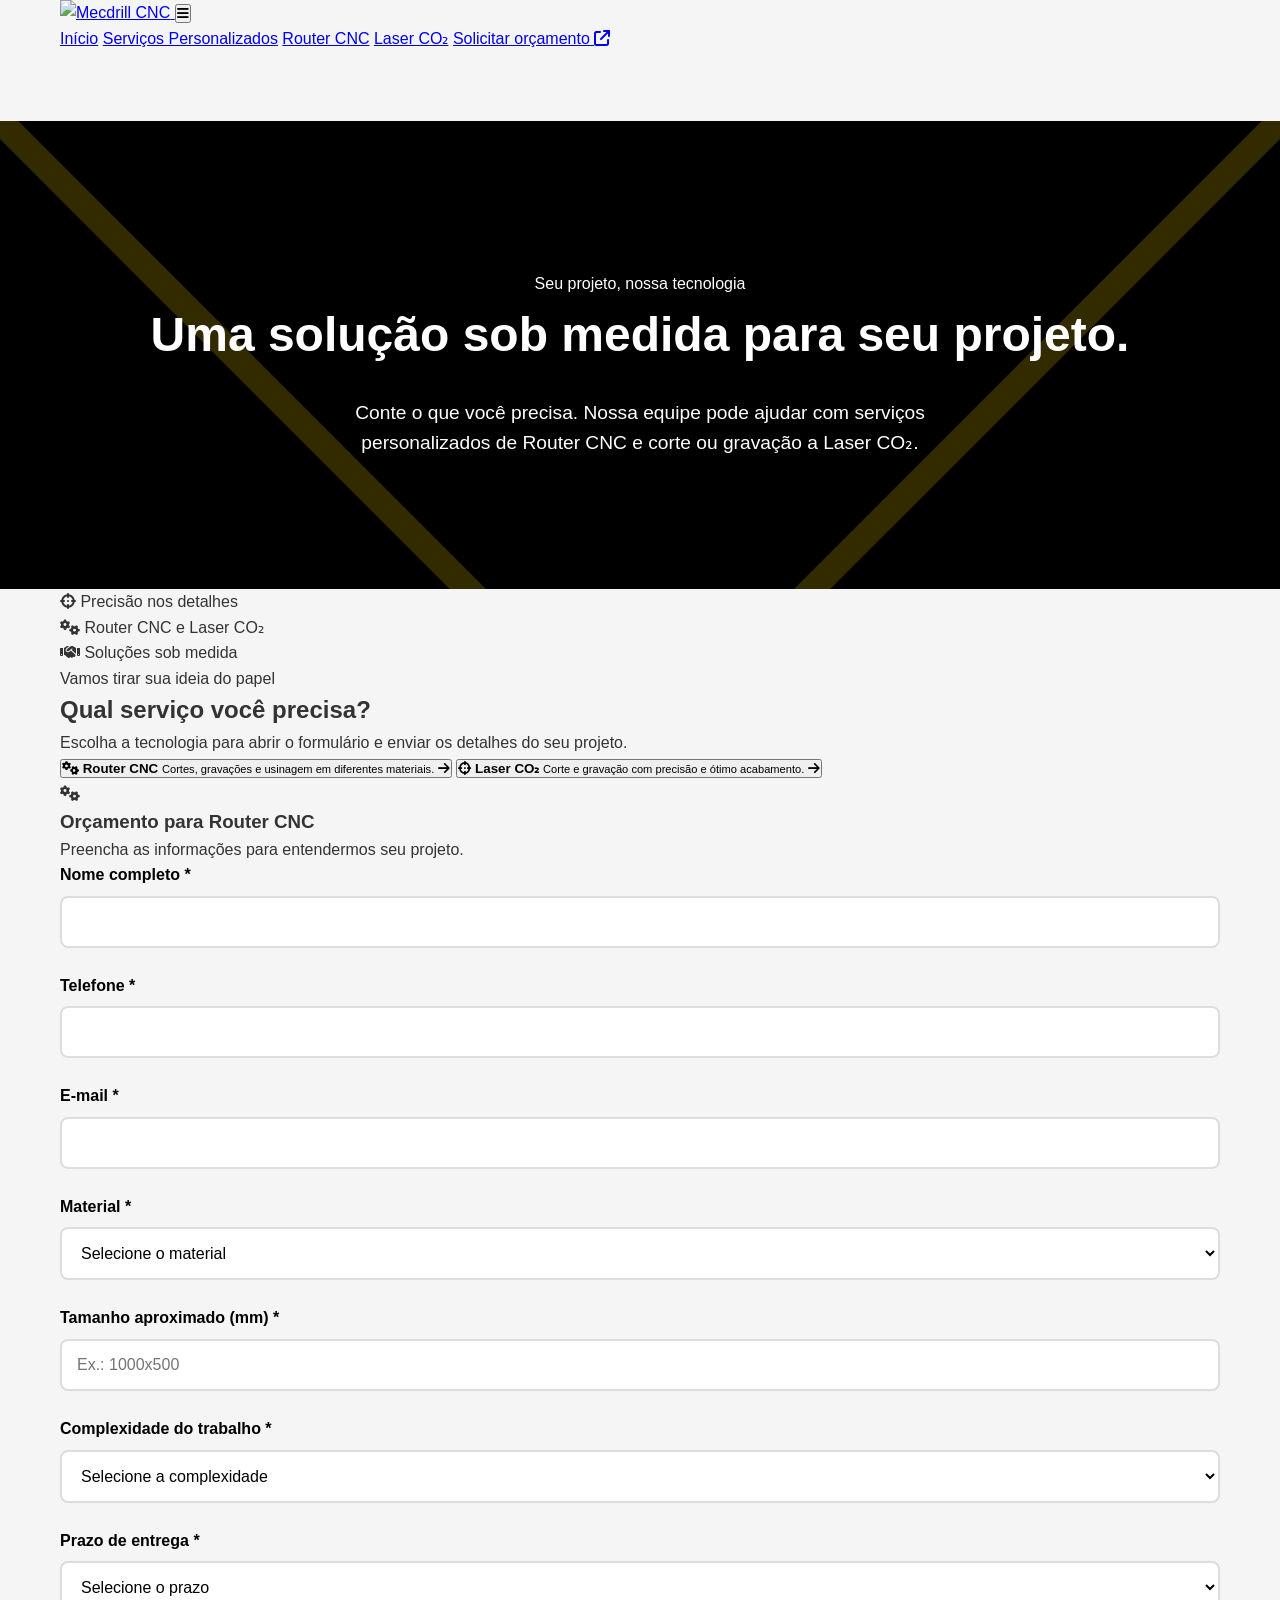
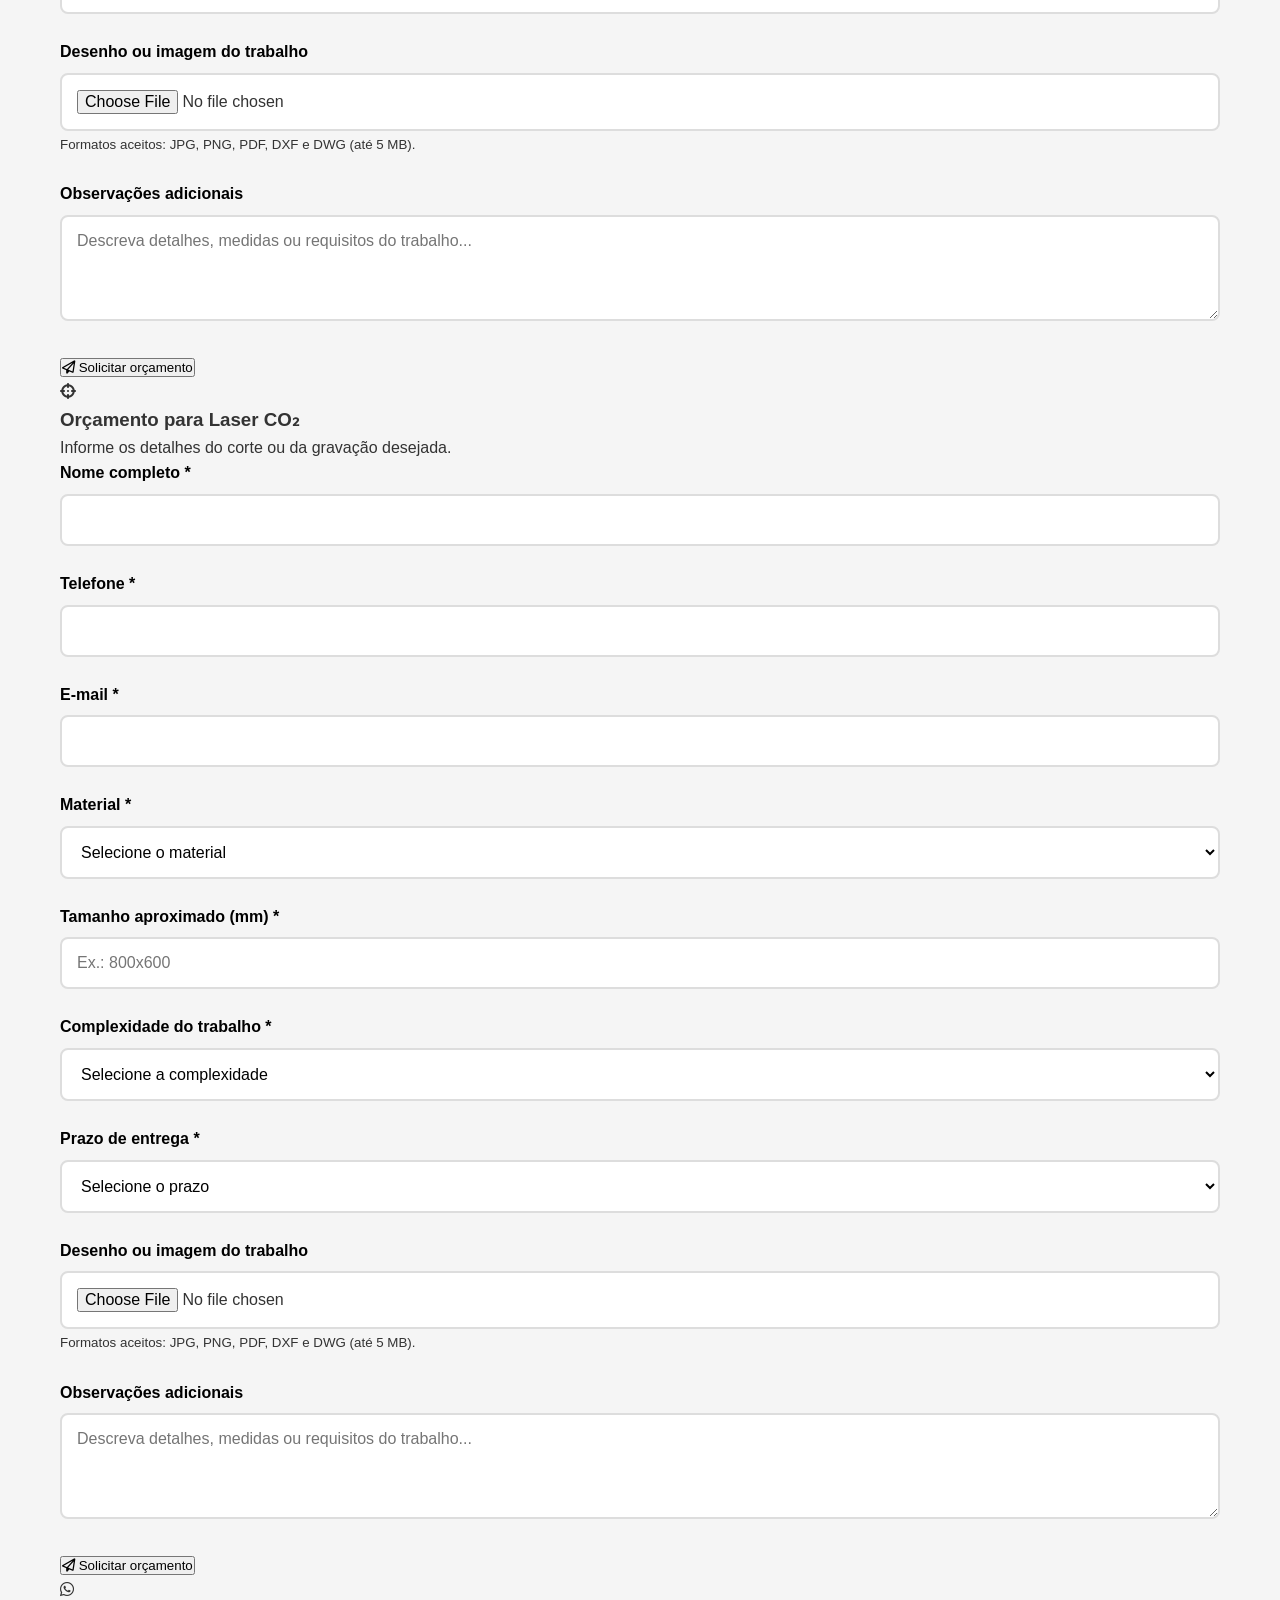
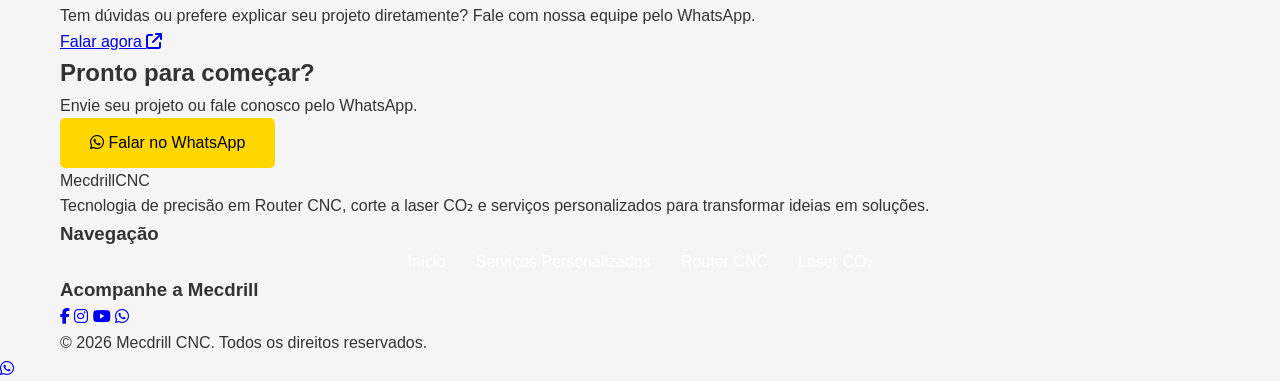
==== commit 89a31460: "Corrige envio do formulário: restaura upload de arquivo e endpoint público do Apps Script" ====
--- a/servico-personalizado.html
+++ b/servico-personalizado.html
@@ -16,421 +16,619 @@
             padding: 40px;
             background: white;
             border-radius: 15px;
-            box-shadow: 0 10px 30px rgba(0,0,0,0.1);
-        }
-
-        .orcamento-header {
-            text-align: center;
-            margin-bottom: 40px;
-            padding-bottom: 20px;
-            border-bottom: 3px solid #FFD700;
-        }
-
-        .orcamento-header h2 {
-            color: #000;
-            font-size: 2rem;
-            margin-bottom: 10px;
-        }
-
-        .orcamento-header p {
-            color: #666;
-            font-size: 1.1rem;
-        }
-
-        .form-group {
-            margin-bottom: 25px;
-        }
-
-        .form-group label {
-            display: block;
-            margin-bottom: 8px;
-            font-weight: bold;
-            color: #333;
-            font-size: 1rem;
-        }
-
-        .form-group input,
-        .form-group select,
-        .form-group textarea {
-            width: 100%;
-            padding: 15px;
-            border: 2px solid #ddd;
-            border-radius: 8px;
-            font-size: 1rem;
-            transition: all 0.3s;
-            font-family: inherit;
-            box-sizing: border-box;
-        }
-
-        .form-group input:focus,
-        .form-group select:focus,
-        .form-group textarea:focus {
-            outline: none;
-            border-color: #FFD700;
-            box-shadow: 0 0 0 3px rgba(255, 215, 0, 0.2);
-        }
-
-        .form-group small {
-            display: block;
-            margin-top: 5px;
-            font-size: 0.9rem;
-            color: #666;
-        }
-
-        /* Seleção por ícones */
-        .machine-selector {
-            display: flex;
-            gap: 20px;
-            margin: 20px 0 30px;
-        }
-
-        .machine-card {
-            flex: 1;
-            padding: 30px 20px;
-            border: 3px solid #ddd;
-            border-radius: 15px;
-            text-align: center;
-            cursor: pointer;
-            transition: all 0.3s ease;
-            background: white;
-        }
-
-        .machine-card:hover {
-            border-color: #FFD700;
-            transform: translateY(-5px);
-            box-shadow: 0 8px 20px rgba(0,0,0,0.1);
-        }
-
-        .machine-card.active {
-            border-color: #FFD700;
-            background-color: #FFF9E6;
-            box-shadow: 0 8px 20px rgba(255, 215, 0, 0.3);
-        }
-
-        .machine-card i {
-            font-size: 3rem;
-            margin-bottom: 15px;
-            color: #FFD700;
-        }
-
-        .machine-card h4 {
-            margin-bottom: 8px;
-            color: #000;
-            font-size: 1.3rem;
-        }
-
-        .machine-card p {
-            color: #666;
-            font-size: 0.9rem;
-            margin: 0;
-        }
-
-        .btn-orcamento {
-            background-color: #FFD700;
-            color: #000;
-            padding: 15px 40px;
-            border: none;
-            border-radius: 8px;
-            font-size: 1.2rem;
-            font-weight: bold;
-            cursor: pointer;
-            transition: all 0.3s;
-            width: 100%;
-            margin-top: 20px;
-        }
-
-        .btn-orcamento:hover {
-            background-color: #FFC107;
-            transform: translateY(-2px);
-            box-shadow: 0 5px 15px rgba(255, 215, 0, 0.4);
-        }
-
-        .btn-voltar {
-            display: inline-flex;
-            align-items: center;
-            gap: 8px;
-            background-color: #000;
-            color: #FFD700;
-            padding: 12px 30px;
-            border: none;
-            border-radius: 8px;
-            font-size: 1rem;
-            font-weight: bold;
-            cursor: pointer;
-            transition: all 0.3s;
-            margin-top: 20px;
-            text-decoration: none;
-        }
-
-        .btn-voltar:hover {
-            background-color: #333;
-            transform: translateY(-2px);
-        }
-
-        /* Responsive */
-        @media (max-width: 768px) {
-            .orcamento-container {
-                margin: 25px auto;
-                padding: 24px 18px;
-            }
-
-            .machine-selector {
-                flex-direction: column;
-            }
-            
-            .machine-card {
-                margin-bottom: 10px;
-            }
-        }
-    </style>
+<html lang="pt-BR">
+<head>
+  <meta charset="UTF-8">
+  <meta name="viewport" content="width=device-width, initial-scale=1.0">
+  <meta name="theme-color" content="#111820">
+  <meta name="description" content="Solicite serviços personalizados de Router CNC e Laser CO₂ com a Mecdrill CNC.">
+  <title>Serviços Personalizados | Mecdrill CNC</title>
+  <link rel="preconnect" href="https://fonts.googleapis.com">
+  <link rel="preconnect" href="https://fonts.gstatic.com" crossorigin>
+  <link href="https://fonts.googleapis.com/css2?family=DM+Sans:wght@400;500;600;700&family=Manrope:wght@400;500;600;700;800&display=swap" rel="stylesheet">
+  <link rel="stylesheet" href="https://cdnjs.cloudflare.com/ajax/libs/font-awesome/6.4.0/css/all.min.css">
+  <style>
+    :root {
+      --ink: #101820;
+      --ink-soft: #17232d;
+      --gold: #f5bd28;
+      --gold-light: #ffd76a;
+      --paper: #f4f6f7;
+      --white: #fff;
+      --muted: #68747d;
+      --line: #e4e8eb;
+      --radius: 18px;
+      --shadow: 0 18px 50px rgba(16, 24, 32, .10);
+      --max: 1160px;
+    }
+    * { box-sizing: border-box; }
+    html { scroll-behavior: smooth; scroll-padding-top: 90px; }
+    body { margin: 0; font-family: "DM Sans", sans-serif; color: var(--ink); background: var(--white); line-height: 1.65; }
+    img { display: block; max-width: 100%; }
+    a { color: inherit; text-decoration: none; }
+    button, input, select, textarea { font: inherit; }
+    .container { width: min(var(--max), calc(100% - 40px)); margin-inline: auto; }
+
+    /* Header (igual ao index) */
+    .site-header { position: sticky; top: 0; z-index: 100; background: rgba(16,24,32,.96); backdrop-filter: blur(14px); border-bottom: 1px solid rgba(255,255,255,.08); }
+    .header-inner { min-height: 82px; display: flex; align-items: center; justify-content: space-between; gap: 28px; }
+    .brand { display: inline-flex; align-items: center; text-decoration: none; flex: 0 0 auto; }
+    .brand img { width: 176px; max-height: 58px; object-fit: contain; }
+    .main-nav { display: flex; align-items: center; gap: 8px; }
+    .main-nav a { color: #d8dee2; text-decoration: none; font-size: .92rem; font-weight: 600; padding: 11px 14px; border-radius: 9px; transition: .2s ease; }
+    .main-nav a:hover, .main-nav a.active { color: var(--gold); background: rgba(245,189,40,.09); }
+    .nav-cta { background: var(--gold) !important; color: var(--ink) !important; margin-left: 8px; }
+    .nav-cta:hover { background: var(--gold-light) !important; transform: translateY(-1px); }
+    .menu-toggle { display: none; width: 44px; height: 44px; border: 1px solid rgba(255,255,255,.18); border-radius: 10px; color: white; background: transparent; cursor: pointer; }
+
+    /* Hero */
+    .hero { position: relative; isolation: isolate; overflow: hidden; color: white; background: var(--ink); padding: 112px 0 90px; }
+    .hero::before { content: ""; position: absolute; inset: 0; z-index: -2; background: linear-gradient(105deg, rgba(10,16,22,.97) 10%, rgba(10,16,22,.82) 58%, rgba(10,16,22,.58)), url("imagens/maquina2.png") center/cover no-repeat; }
+    .hero::after { content: ""; position: absolute; z-index: -1; width: 520px; height: 520px; right: -180px; top: -230px; border: 1px solid rgba(245,189,40,.22); border-radius: 50%; box-shadow: 0 0 0 55px rgba(245,189,40,.035), 0 0 0 110px rgba(245,189,40,.025); }
+    .hero-content { max-width: 780px; }
+    .eyebrow { display: inline-flex; align-items: center; gap: 10px; color: var(--gold); text-transform: uppercase; letter-spacing: .16em; font-size: .76rem; font-weight: 800; }
+    .eyebrow::before { content: ""; width: 28px; height: 2px; background: currentColor; }
+    h1, h2, h3 { font-family: Manrope, sans-serif; line-height: 1.15; }
+    .hero h1 { max-width: 760px; margin: 20px 0; font-size: clamp(2.4rem, 5.5vw, 3.8rem); letter-spacing: -.045em; font-weight: 800; }
+    .hero h1 span { color: var(--gold); }
+    .hero p { max-width: 640px; color: #c7d0d6; font-size: clamp(1rem, 2vw, 1.14rem); margin: 0; }
+
+    /* Trust strip */
+    .trust-strip { background: var(--gold); color: var(--ink); }
+    .trust-inner { display: grid; grid-template-columns: repeat(3,1fr); gap: 20px; padding: 19px 0; }
+    .trust-item { display: flex; justify-content: center; align-items: center; gap: 12px; font-weight: 700; font-size: .93rem; }
+    .trust-item i { font-size: 1.15rem; }
+
+    /* Sections */
+    .section { padding: 80px 0; }
+    .section-muted { background: var(--paper); }
+    .section-heading { max-width: 690px; margin: 0 auto 42px; text-align: center; }
+    .section-heading .eyebrow { justify-content: center; }
+    .section-heading h2 { margin: 13px 0 12px; font-size: clamp(1.9rem, 3.8vw, 2.7rem); letter-spacing: -.04em; }
+    .section-heading p { color: var(--muted); margin: 0; font-size: 1.04rem; }
+
+    /* Service cards */
+    .service-options { display: grid; grid-template-columns: repeat(2, minmax(0,1fr)); gap: 22px; max-width: 860px; margin: 0 auto 36px; }
+    .service-card {
+      position: relative; overflow: hidden; display: flex; align-items: center; gap: 20px;
+      text-align: left; padding: 28px; min-height: 140px;
+      background: white; border: 1px solid var(--line); border-radius: var(--radius);
+      cursor: pointer; transition: transform .25s, border-color .25s, box-shadow .25s;
+      box-shadow: 0 8px 28px rgba(16,24,32,.05);
+    }
+    .service-card:hover, .service-card.selected {
+      transform: translateY(-5px); border-color: var(--gold);
+      box-shadow: var(--shadow);
+    }
+    .service-icon {
+      flex: 0 0 64px; width: 64px; height: 64px; display: grid; place-items: center;
+      color: var(--ink); background: var(--gold); border-radius: 16px; font-size: 1.5rem;
+    }
+    .service-card strong { display: block; font: 800 1.25rem Manrope, sans-serif; margin-bottom: 6px; color: var(--ink); }
+    .service-card small { color: var(--muted); font-size: .95rem; }
+    .service-card .arrow { margin-left: auto; color: var(--gold); font-size: 1.15rem; }
+
+    /* Forms */
+    .form-container {
+      display: none; max-width: 900px; margin: 0 auto;
+      padding: clamp(24px, 4vw, 42px); background: white;
+      border: 1px solid var(--line); border-radius: var(--radius);
+      box-shadow: var(--shadow); scroll-margin-top: 110px;
+    }
+    .form-container.active { display: block; animation: fadeIn .35s ease both; }
+    @keyframes fadeIn { from { opacity: 0; transform: translateY(14px); } to { opacity: 1; transform: translateY(0); } }
+
+    .form-title { display: flex; align-items: center; gap: 16px; margin-bottom: 28px; padding-bottom: 22px; border-bottom: 1px solid var(--line); }
+    .form-title .service-icon { width: 54px; height: 54px; flex-basis: 54px; font-size: 1.25rem; }
+    .form-title h3 { margin: 0 0 5px; font-size: 1.45rem; color: var(--ink); }
+    .form-title p { margin: 0; color: var(--muted); font-size: .94rem; }
+
+    .form-grid { display: grid; grid-template-columns: repeat(2, minmax(0,1fr)); gap: 19px 22px; }
+    .form-group { min-width: 0; }
+    .form-group.full { grid-column: 1 / -1; }
+    .form-group label { display: block; color: var(--ink); font-weight: 700; margin-bottom: 8px; font-size: .95rem; }
+    .form-group input, .form-group select, .form-group textarea {
+      width: 100%; min-height: 49px; padding: 12px 14px;
+      color: var(--ink); background: #fafbfc; border: 1px solid var(--line);
+      border-radius: 9px; outline: none; transition: border-color .2s, box-shadow .2s;
+    }
+    .form-group input[type="file"] { padding: 10px; background: white; }
+    .form-group input:focus, .form-group select:focus, .form-group textarea:focus {
+      border-color: var(--gold); box-shadow: 0 0 0 3px rgba(245,189,40,.15);
+    }
+    .form-group textarea { min-height: 120px; resize: vertical; }
+    .form-group small { display: block; margin-top: 7px; color: var(--muted); font-size: .84rem; }
+
+    .form-actions { display: flex; align-items: center; gap: 18px; flex-wrap: wrap; margin-top: 24px; }
+    .btn-submit {
+      display: inline-flex; align-items: center; justify-content: center; gap: 10px;
+      min-height: 52px; padding: 13px 25px; border: 0; border-radius: 10px;
+      color: var(--ink); background: var(--gold); font-weight: 800; cursor: pointer;
+      transition: .2s ease;
+    }
+    .btn-submit:hover { background: var(--gold-light); transform: translateY(-2px); }
+    .btn-submit:disabled { opacity: .65; cursor: wait; transform: none; }
+    .status-msg { flex: 1 1 220px; margin: 0; font-weight: 600; }
+    .status-msg.success { color: #1a9c5a; }
+    .status-msg.error { color: #d64545; }
+
+    .help-strip {
+      max-width: 860px; margin: 36px auto 0; padding: 20px 24px;
+      display: flex; align-items: center; gap: 16px;
+      background: #fff9e9; border: 1px solid rgba(245,189,40,.35); border-radius: 13px;
+    }
+    .help-strip i { color: var(--gold); font-size: 1.5rem; }
+    .help-strip p { margin: 0; color: var(--muted); }
+    .help-strip a { color: var(--ink); font-weight: 800; white-space: nowrap; }
+
+    /* Closing CTA */
+    .closing-cta { padding: 62px 0; color: white; background: linear-gradient(110deg, #111b24, #24313b); }
+    .closing-inner { display: flex; align-items: center; justify-content: space-between; gap: 30px; }
+    .closing-inner h2 { margin: 0 0 8px; font-size: clamp(1.6rem, 3vw, 2.2rem); }
+    .closing-inner p { color: #c3cdd3; margin: 0; }
+    .btn { display: inline-flex; align-items: center; justify-content: center; gap: 10px; min-height: 50px; padding: 13px 21px; border: 1px solid transparent; border-radius: 9px; text-decoration: none; font-weight: 700; transition: transform .2s, background .2s; }
+    .btn:hover { transform: translateY(-3px); }
+    .btn-primary { background: var(--gold); color: var(--ink); }
+    .btn-primary:hover { background: var(--gold-light); }
+
+    /* Footer (igual ao index) */
+    .site-footer { color: #c3cdd3; background: #0b1116; padding: 58px 0 22px; }
+    .footer-top { display: grid; grid-template-columns: 1.3fr 1fr 1fr; gap: 40px; padding-bottom: 38px; }
+    .footer-brand { color: white; font: 800 1.7rem Manrope, sans-serif; letter-spacing: -.04em; margin-bottom: 13px; }
+    .footer-brand span { color: var(--gold); }
+    .footer-about { max-width: 340px; color: #9eabb3; margin: 0; }
+    .footer-col h3 { color: white; font-size: 1rem; margin: 5px 0 16px; }
+    .footer-links { display: grid; gap: 10px; }
+    .footer-links a { width: fit-content; color: #aeb9c0; text-decoration: none; transition: color .2s; }
+    .footer-links a:hover { color: var(--gold); }
+    .social-links { display: flex; gap: 10px; }
+    .social-links a { display: grid; place-items: center; width: 42px; height: 42px; border: 1px solid rgba(255,255,255,.13); border-radius: 10px; color: white; text-decoration: none; transition: .2s; }
+    .social-links a:hover { background: var(--gold); color: var(--ink); border-color: var(--gold); }
+    .copyright { padding-top: 20px; border-top: 1px solid rgba(255,255,255,.1); color: #7f8b93; text-align: center; font-size: .88rem; }
+
+    .whatsapp-float { position: fixed; z-index: 90; right: 22px; bottom: 22px; }
+    .whatsapp-float a { display: grid; place-items: center; width: 58px; height: 58px; border-radius: 50%; background: #20c66b; color: white; font-size: 1.8rem; text-decoration: none; box-shadow: 0 8px 24px rgba(0,0,0,.22); transition: transform .2s; }
+    .whatsapp-float a:hover { transform: translateY(-4px) scale(1.04); }
+
+    :focus-visible { outline: 3px solid var(--gold); outline-offset: 3px; }
+
+    @media (max-width: 850px) {
+      .menu-toggle { display: inline-grid; place-items: center; }
+      .main-nav { display: none; position: absolute; top: 82px; left: 0; right: 0; padding: 14px 20px 20px; background: var(--ink); border-top: 1px solid rgba(255,255,255,.1); flex-direction: column; align-items: stretch; gap: 4px; }
+      .main-nav.open { display: flex; }
+      .main-nav a { padding: 13px 14px; }
+      .nav-cta { margin: 6px 0 0; text-align: center; }
+      .hero { padding: 88px 0 72px; }
+      .trust-inner { grid-template-columns: 1fr; gap: 12px; }
+      .trust-item { justify-content: flex-start; }
+      .service-options { grid-template-columns: 1fr; }
+      .form-grid { grid-template-columns: 1fr; }
+      .form-group.full { grid-column: auto; }
+      .footer-top { grid-template-columns: 1fr 1fr; }
+      .footer-about-col { grid-column: 1 / -1; }
+      .closing-inner { flex-direction: column; align-items: stretch; }
+    }
+    @media (max-width: 620px) {
+      .container { width: min(var(--max), calc(100% - 30px)); }
+      .header-inner { min-height: 72px; }
+      .brand img { width: 145px; }
+      .main-nav { top: 72px; }
+      .hero { padding: 76px 0 64px; }
+      .help-strip { flex-wrap: wrap; }
+      .footer-top { grid-template-columns: 1fr; }
+      .whatsapp-float { right: 15px; bottom: 15px; }
+    }
+  </style>
 </head>
 <body>
-    <!-- Header -->
-    <header class="header">
-        <div class="container">
-            <div class="logo">
-                <a href="index.html" aria-label="Mecdrill CNC - Página inicial">
-                    <img src="imagens/logo.png" alt="Logo Mecdrill CNC" class="logo-img">
-                </a>
+  <header class="site-header">
+    <div class="container header-inner">
+      <a class="brand" href="index.html" aria-label="Mecdrill CNC - Página inicial">
+        <img src="imagens/logo.png" alt="Mecdrill CNC">
+      </a>
+      <button class="menu-toggle" type="button" aria-label="Abrir menu" aria-expanded="false" aria-controls="mainNav">
+        <i class="fas fa-bars" aria-hidden="true"></i>
+      </button>
+      <nav class="main-nav" id="mainNav" aria-label="Navegação principal">
+        <a href="index.html">Início</a>
+        <a class="active" href="servico-personalizado.html" aria-current="page">Serviços Personalizados</a>
+        <a href="router-cnc.html">Router CNC</a>
+        <a href="laser-co2.html">Laser CO₂</a>
+        <a class="nav-cta" href="#solicitar">Solicitar orçamento <i class="fas fa-arrow-up-right-from-square" aria-hidden="true"></i></a>
+      </nav>
+    </div>
+  </header>
+
+  <main>
+    <!-- Hero -->
+    <section class="hero">
+      <div class="container hero-content">
+        <span class="eyebrow">Seu projeto, nossa tecnologia</span>
+        <h1>Uma solução sob medida para <span>seu projeto.</span></h1>
+        <p>Conte o que você precisa. Nossa equipe pode ajudar com serviços personalizados de Router CNC e corte ou gravação a Laser CO₂.</p>
+      </div>
+    </section>
+
+    <div class="trust-strip">
+      <div class="container trust-inner">
+        <div class="trust-item"><i class="fas fa-crosshairs" aria-hidden="true"></i> Precisão nos detalhes</div>
+        <div class="trust-item"><i class="fas fa-gears" aria-hidden="true"></i> Router CNC e Laser CO₂</div>
+        <div class="trust-item"><i class="fas fa-handshake" aria-hidden="true"></i> Soluções sob medida</div>
+      </div>
+    </div>
+
+    <!-- Formulários -->
+    <section class="section section-muted" id="solicitar">
+      <div class="container">
+        <div class="section-heading">
+          <span class="eyebrow">Vamos tirar sua ideia do papel</span>
+          <h2>Qual serviço você precisa?</h2>
+          <p>Escolha a tecnologia para abrir o formulário e enviar os detalhes do seu projeto.</p>
+        </div>
+
+        <div class="service-options">
+          <button type="button" class="service-card" id="chooseRouter" onclick="mostrarForm('router')" aria-controls="formRouter" aria-expanded="false">
+            <span class="service-icon"><i class="fas fa-gears" aria-hidden="true"></i></span>
+            <span>
+              <strong>Router CNC</strong>
+              <small>Cortes, gravações e usinagem em diferentes materiais.</small>
+            </span>
+            <i class="fas fa-arrow-right arrow" aria-hidden="true"></i>
+          </button>
+          <button type="button" class="service-card" id="chooseLaser" onclick="mostrarForm('laser')" aria-controls="formLaser" aria-expanded="false">
+            <span class="service-icon"><i class="fas fa-crosshairs" aria-hidden="true"></i></span>
+            <span>
+              <strong>Laser CO₂</strong>
+              <small>Corte e gravação com precisão e ótimo acabamento.</small>
+            </span>
+            <i class="fas fa-arrow-right arrow" aria-hidden="true"></i>
+          </button>
+        </div>
+
+        <!-- Formulário Router -->
+        <div id="formRouter" class="form-container">
+          <div class="form-title">
+            <span class="service-icon"><i class="fas fa-gears" aria-hidden="true"></i></span>
+            <div>
+              <h3>Orçamento para Router CNC</h3>
+              <p>Preencha as informações para entendermos seu projeto.</p>
             </div>
-            <nav class="nav" aria-label="Navegação principal">
-                <a href="index.html">Início</a>
-                <a href="servico-personalizado.html">Serviços Personalizados</a>
-                <a href="router-cnc.html">Router CNC</a>
-                <a href="laser-co2.html">Laser CO2</a>
-            </nav>
-            <button type="button" class="mobile-menu" aria-label="Abrir menu">
-                <i class="fas fa-bars" aria-hidden="true"></i>
-            </button>
-        </div>
-    </header>
-
-    <!-- Hero Section -->
-    <section class="hero">
-        <div class="container">
-            <h1>Solicite seu Orçamento</h1>
-            <p>Preencha o formulário abaixo e nossa equipe entrará em contato em breve</p>
-        </div>
+          </div>
+          <form id="formRouterPersonalizado" enctype="multipart/form-data">
+            <input type="hidden" name="tipo_servico" value="Router CNC">
+            <div class="form-grid">
+              <div class="form-group">
+                <label for="router_nome">Nome completo *</label>
+                <input type="text" id="router_nome" name="nome" autocomplete="name" required>
+              </div>
+              <div class="form-group">
+                <label for="router_telefone">Telefone *</label>
+                <input type="tel" id="router_telefone" name="telefone" autocomplete="tel" required>
+              </div>
+              <div class="form-group full">
+                <label for="router_email">E-mail *</label>
+                <input type="email" id="router_email" name="email" autocomplete="email" required>
+              </div>
+              <div class="form-group">
+                <label for="router_material">Material *</label>
+                <select id="router_material" name="material" required>
+                  <option value="">Selecione o material</option>
+                  <option value="mdf">MDF</option>
+                  <option value="mdp">MDP</option>
+                  <option value="acrilico">Acrílico</option>
+                  <option value="madeira">Madeira</option>
+                  <option value="outros">Outros</option>
+                </select>
+              </div>
+              <div class="form-group">
+                <label for="router_tamanho">Tamanho aproximado (mm) *</label>
+                <input type="text" id="router_tamanho" name="tamanho" placeholder="Ex.: 1000x500" required>
+              </div>
+              <div class="form-group">
+                <label for="router_complexidade">Complexidade do trabalho *</label>
+                <select id="router_complexidade" name="complexidade" required>
+                  <option value="">Selecione a complexidade</option>
+                  <option value="simples">Simples (corte básico)</option>
+                  <option value="medio">Médio (corte e gravação)</option>
+                  <option value="complexo">Complexo (usinagem 3D)</option>
+                </select>
+              </div>
+              <div class="form-group">
+                <label for="router_prazo">Prazo de entrega *</label>
+                <select id="router_prazo" name="prazo" required>
+                  <option value="">Selecione o prazo</option>
+                  <option value="3dias">3 dias</option>
+                  <option value="1semana">1 semana</option>
+                  <option value="2semanas">2 semanas</option>
+                  <option value="1mes">1 mês</option>
+                </select>
+              </div>
+              <div class="form-group full">
+                <label for="router_imagem">Desenho ou imagem do trabalho</label>
+                <input type="file" id="router_imagem" name="arquivo" accept="image/*,.pdf,.dxf,.dwg">
+                <small>Formatos aceitos: JPG, PNG, PDF, DXF e DWG (até 5 MB).</small>
+              </div>
+              <div class="form-group full">
+                <label for="router_observacoes">Observações adicionais</label>
+                <textarea id="router_observacoes" name="observacoes" rows="4" placeholder="Descreva detalhes, medidas ou requisitos do trabalho..."></textarea>
+              </div>
+            </div>
+            <div class="form-actions">
+              <button type="submit" class="btn-submit"><i class="fa-regular fa-paper-plane" aria-hidden="true"></i> Solicitar orçamento</button>
+              <p id="router_status" class="status-msg" aria-live="polite"></p>
+            </div>
+          </form>
+        </div>
+
+        <!-- Formulário Laser -->
+        <div id="formLaser" class="form-container">
+          <div class="form-title">
+            <span class="service-icon"><i class="fas fa-crosshairs" aria-hidden="true"></i></span>
+            <div>
+              <h3>Orçamento para Laser CO₂</h3>
+              <p>Informe os detalhes do corte ou da gravação desejada.</p>
+            </div>
+          </div>
+          <form id="formLaserPersonalizado" enctype="multipart/form-data">
+            <input type="hidden" name="tipo_servico" value="Laser CO2">
+            <div class="form-grid">
+              <div class="form-group">
+                <label for="laser_nome">Nome completo *</label>
+                <input type="text" id="laser_nome" name="nome" autocomplete="name" required>
+              </div>
+              <div class="form-group">
+                <label for="laser_telefone">Telefone *</label>
+                <input type="tel" id="laser_telefone" name="telefone" autocomplete="tel" required>
+              </div>
+              <div class="form-group full">
+                <label for="laser_email">E-mail *</label>
+                <input type="email" id="laser_email" name="email" autocomplete="email" required>
+              </div>
+              <div class="form-group">
+                <label for="laser_material">Material *</label>
+                <select id="laser_material" name="material" required>
+                  <option value="">Selecione o material</option>
+                  <option value="acrilico">Acrílico</option>
+                  <option value="couro">Couro</option>
+                  <option value="papel">Papel</option>
+                  <option value="tecido">Tecido</option>
+                  <option value="madeira">Madeira</option>
+                  <option value="outros">Outros</option>
+                </select>
+              </div>
+              <div class="form-group">
+                <label for="laser_tamanho">Tamanho aproximado (mm) *</label>
+                <input type="text" id="laser_tamanho" name="tamanho" placeholder="Ex.: 800x600" required>
+              </div>
+              <div class="form-group">
+                <label for="laser_complexidade">Complexidade do trabalho *</label>
+                <select id="laser_complexidade" name="complexidade" required>
+                  <option value="">Selecione a complexidade</option>
+                  <option value="simples">Simples (corte básico)</option>
+                  <option value="medio">Médio (corte e gravação simples)</option>
+                  <option value="complexo">Complexo (gravação detalhada)</option>
+                </select>
+              </div>
+              <div class="form-group">
+                <label for="laser_prazo">Prazo de entrega *</label>
+                <select id="laser_prazo" name="prazo" required>
+                  <option value="">Selecione o prazo</option>
+                  <option value="3dias">3 dias</option>
+                  <option value="1semana">1 semana</option>
+                  <option value="2semanas">2 semanas</option>
+                  <option value="1mes">1 mês</option>
+                </select>
+              </div>
+              <div class="form-group full">
+                <label for="laser_imagem">Desenho ou imagem do trabalho</label>
+                <input type="file" id="laser_imagem" name="arquivo" accept="image/*,.pdf,.dxf,.dwg">
+                <small>Formatos aceitos: JPG, PNG, PDF, DXF e DWG (até 5 MB).</small>
+              </div>
+              <div class="form-group full">
+                <label for="laser_observacoes">Observações adicionais</label>
+                <textarea id="laser_observacoes" name="observacoes" rows="4" placeholder="Descreva detalhes, medidas ou requisitos do trabalho..."></textarea>
+              </div>
+            </div>
+            <div class="form-actions">
+              <button type="submit" class="btn-submit"><i class="fa-regular fa-paper-plane" aria-hidden="true"></i> Solicitar orçamento</button>
+              <p id="laser_status" class="status-msg" aria-live="polite"></p>
+            </div>
+          </form>
+        </div>
+
+        <div class="help-strip">
+          <i class="fab fa-whatsapp" aria-hidden="true"></i>
+          <p>Tem dúvidas ou prefere explicar seu projeto diretamente? Fale com nossa equipe pelo WhatsApp.</p>
+          <a href="https://wa.me/554330174104" target="_blank" rel="noopener noreferrer">Falar agora <i class="fas fa-arrow-up-right-from-square" aria-hidden="true"></i></a>
+        </div>
+      </div>
     </section>
 
-    <!-- Conteúdo Principal -->
-    <section class="content-section">
-        <div class="container">
-            <div class="orcamento-container">
-                <div class="orcamento-header">
-                    <h2>Formulário de Orçamento</h2>
-                    <p>Preencha todos os campos para um atendimento personalizado</p>
-                </div>
-
-                <!-- Seleção de Máquina por Ícones -->
-                <div class="form-group">
-                    <label>Tipo de máquina *</label>
-                    <div class="machine-selector" role="group" aria-label="Selecione o tipo de máquina">
-                        <div class="machine-card active" data-maquina="router-cnc" role="button" tabindex="0" aria-pressed="true">
-                            <i class="fas fa-tools" aria-hidden="true"></i>
-                            <h4>Router CNC</h4>
-                            <p>Corte e usinagem</p>
-                        </div>
-                        <div class="machine-card" data-maquina="laser-co2" role="button" tabindex="0" aria-pressed="false">
-                            <i class="fas fa-burn" aria-hidden="true"></i>
-                            <h4>Laser CO2</h4>
-                            <p>Corte e gravação</p>
-                        </div>
-                    </div>
-                </div>
-
-                <form id="formOrcamentoPrincipal">
-                    <input type="hidden" id="maquinaSelecionada" name="maquina" value="router-cnc" required>
-
-                    <!-- Dados Pessoais -->
-                    <div class="form-group">
-                        <label for="nome">Nome completo *</label>
-                        <input type="text" id="nome" name="nome" required placeholder="Digite seu nome completo">
-                    </div>
-
-                    <div class="form-group">
-                        <label for="telefone">Telefone *</label>
-                        <input type="tel" id="telefone" name="telefone" required placeholder="(43) 99999-9999">
-                    </div>
-
-                    <div class="form-group">
-                        <label for="email">E-mail *</label>
-                        <input type="email" id="email" name="email" required placeholder="seu@email.com">
-                    </div>
-
-                    <!-- Tamanho da Mesa -->
-                    <div class="form-group">
-                        <label for="tamanhoOrcamento">Tamanho da mesa *</label>
-                        <select id="tamanhoOrcamento" name="tamanho" required>
-                            <option value="">Selecione o tamanho</option>
-                            <!-- Opções serão carregadas via JavaScript -->
-                        </select>
-                    </div>
-
-                    <!-- Detalhes do Projeto -->
-                    <div class="form-group">
-                        <label for="material">Material *</label>
-                        <select id="material" name="material" required>
-                            <option value="">Selecione o material</option>
-                            <option value="mdf">MDF</option>
-                            <option value="mdp">MDP</option>
-                            <option value="acrilico">Acrílico</option>
-                            <option value="madeira">Madeira</option>
-                            <option value="outros">Outros</option>
-                        </select>
-                    </div>
-
-                    <div class="form-group">
-                        <label for="observacoes">Observações adicionais</label>
-                        <textarea id="observacoes" name="observacoes" rows="4" placeholder="Descreva detalhes sobre seu projeto..."></textarea>
-                    </div>
-
-                    <button type="submit" class="btn-orcamento">Solicitar Orçamento</button>
-                </form>
-
-                <a href="index.html" class="btn-voltar">
-                    <i class="fas fa-arrow-left" aria-hidden="true"></i> Voltar para Início
-                </a>
-            </div>
-        </div>
+    <!-- CTA final -->
+    <section class="closing-cta">
+      <div class="container closing-inner">
+        <div>
+          <h2>Pronto para começar?</h2>
+          <p>Envie seu projeto ou fale conosco pelo WhatsApp.</p>
+        </div>
+        <a class="btn btn-primary" href="https://wa.me/554330174104" target="_blank" rel="noopener noreferrer">
+          <i class="fab fa-whatsapp" aria-hidden="true"></i> Falar no WhatsApp
+        </a>
+      </div>
     </section>
-
-    <!-- Footer -->
-    <footer class="footer">
-        <div class="container">
-            <div class="footer-conteudo">
-                <div class="footer-logo">
-                    <i class="fas fa-cog" aria-hidden="true"></i> Mecdrill<span>CNC</span>
-                </div>
-                <div class="footer-redes">
-                    <a href="https://web.facebook.com/profile.php?id=61559308006483" target="_blank" rel="noopener noreferrer" aria-label="Facebook da Mecdrill CNC">
-                        <i class="fab fa-facebook-f" aria-hidden="true"></i>
-                    </a>
-                    <a href="https://www.instagram.com/mecdrill.cnc/" target="_blank" rel="noopener noreferrer" aria-label="Instagram da Mecdrill CNC">
-                        <i class="fab fa-instagram" aria-hidden="true"></i>
-                    </a>
-                    <a href="https://wa.me/554330174104" target="_blank" rel="noopener noreferrer" aria-label="WhatsApp da Mecdrill CNC">
-                        <i class="fab fa-whatsapp" aria-hidden="true"></i>
-                    </a>
-                    <a href="https://www.youtube.com/@mecdrillcnc" target="_blank" rel="noopener noreferrer" aria-label="YouTube da Mecdrill CNC">
-                        <i class="fab fa-youtube" aria-hidden="true"></i>
-                    </a>
-                </div>
-            </div>
-            <div class="footer-copyright">
-                <p>&copy; <span id="ano">2026</span> Mecdrill CNC. Todos os direitos reservados.</p>
-            </div>
-        </div>
-    </footer>
-
-    <script>
-        const URL_SCRIPT = 'SUA_URL_DO_GOOGLE_APPS_SCRIPT_AQUI'; // deve terminar em /exec
-
-        function selecionarCartaoMaquina(card) {
-            const cards = document.querySelectorAll('.machine-card');
-            cards.forEach(c => {
-                c.classList.remove('active');
-                c.setAttribute('aria-pressed', 'false');
-            });
-
-            card.classList.add('active');
-            card.setAttribute('aria-pressed', 'true');
-
-            const maquina = card.getAttribute('data-maquina');
-            document.getElementById('maquinaSelecionada').value = maquina;
-            atualizarTamanhosOrcamento(maquina);
+  </main>
+
+  <footer class="site-footer">
+    <div class="container">
+      <div class="footer-top">
+        <div class="footer-about-col">
+          <div class="footer-brand">Mecdrill<span>CNC</span></div>
+          <p class="footer-about">Tecnologia de precisão em Router CNC, corte a laser CO₂ e serviços personalizados para transformar ideias em soluções.</p>
+        </div>
+        <div class="footer-col">
+          <h3>Navegação</h3>
+          <div class="footer-links">
+            <a href="index.html">Início</a>
+            <a href="servico-personalizado.html">Serviços Personalizados</a>
+            <a href="router-cnc.html">Router CNC</a>
+            <a href="laser-co2.html">Laser CO₂</a>
+          </div>
+        </div>
+        <div class="footer-col">
+          <h3>Acompanhe a Mecdrill</h3>
+          <div class="social-links">
+            <a href="https://web.facebook.com/profile.php?id=61559308006483" target="_blank" rel="noopener noreferrer" aria-label="Facebook"><i class="fab fa-facebook-f" aria-hidden="true"></i></a>
+            <a href="https://www.instagram.com/mecdrill.cnc/" target="_blank" rel="noopener noreferrer" aria-label="Instagram"><i class="fab fa-instagram" aria-hidden="true"></i></a>
+            <a href="https://www.youtube.com/@mecdrillcnc" target="_blank" rel="noopener noreferrer" aria-label="YouTube"><i class="fab fa-youtube" aria-hidden="true"></i></a>
+            <a href="https://wa.me/554330174104" target="_blank" rel="noopener noreferrer" aria-label="WhatsApp"><i class="fab fa-whatsapp" aria-hidden="true"></i></a>
+          </div>
+        </div>
+      </div>
+      <div class="copyright">© 2026 Mecdrill CNC. Todos os direitos reservados.</div>
+    </div>
+  </footer>
+
+  <div class="whatsapp-float">
+    <a href="https://wa.me/554330174104" target="_blank" rel="noopener noreferrer" aria-label="Falar com a Mecdrill pelo WhatsApp">
+      <i class="fab fa-whatsapp" aria-hidden="true"></i>
+    </a>
+  </div>
+
+  <script>
+    const ENDPOINT_URL = 'https://script.google.com/macros/s/AKfycbxmo_SlpveZpsxvMk2eNgU_E2XOrcHcdaryYE5Zx3dlfC84iZVcRiRczJnKrIb-mCewYg/exec';
+    const EXTENSOES_PERMITIDAS = ['.jpg', '.jpeg', '.png', '.webp', '.gif', '.pdf', '.dxf', '.dwg'];
+
+    document.addEventListener('DOMContentLoaded', () => {
+      // Menu mobile
+      const menuButton = document.querySelector('.menu-toggle');
+      const nav = document.querySelector('#mainNav');
+      menuButton?.addEventListener('click', () => {
+        const isOpen = nav.classList.toggle('open');
+        menuButton.setAttribute('aria-expanded', String(isOpen));
+        menuButton.setAttribute('aria-label', isOpen ? 'Fechar menu' : 'Abrir menu');
+        menuButton.innerHTML = `<i class="fas fa-${isOpen ? 'xmark' : 'bars'}" aria-hidden="true"></i>`;
+      });
+      nav?.querySelectorAll('a').forEach(link => link.addEventListener('click', () => {
+        nav.classList.remove('open');
+        menuButton?.setAttribute('aria-expanded', 'false');
+        if (menuButton) {
+          menuButton.setAttribute('aria-label', 'Abrir menu');
+          menuButton.innerHTML = '<i class="fas fa-bars" aria-hidden="true"></i>';
         }
-
-        document.querySelectorAll('.machine-card').forEach(card => {
-            card.addEventListener('click', function() {
-                selecionarCartaoMaquina(this);
-            });
-
-            card.addEventListener('keydown', function(e) {
-                if (e.key === 'Enter' || e.key === ' ') {
-                    e.preventDefault();
-                    selecionarCartaoMaquina(this);
-                }
-            });
-        });
-
-        function atualizarTamanhosOrcamento(maquina) {
-            const tamanhoSelect = document.getElementById('tamanhoOrcamento');
-            tamanhoSelect.innerHTML = '<option value="">Selecione o tamanho</option>';
-
-            if (maquina === 'router-cnc') {
-                tamanhoSelect.innerHTML += `
-                    <option value="1520">1520 (1.5m x 2.0m)</option>
-                    <option value="3020">3020 (3.0m x 2.0m)</option>
-                    <option value="5020">5020 (5.0m x 2.0m)</option>
-                `;
-            } else if (maquina === 'laser-co2') {
-                tamanhoSelect.innerHTML += `
-                    <option value="1090">1090 (1.0m x 0.9m)</option>
-                    <option value="1390">1390 (1.3m x 0.9m)</option>
-                    <option value="1490">1490 (1.4m x 0.9m)</option>
-                `;
-            }
+      }));
+
+      // Formulários
+      document.getElementById('formRouterPersonalizado').addEventListener('submit', function(e) {
+        e.preventDefault();
+        enviarFormulario(this, document.getElementById('router_status'));
+      });
+      document.getElementById('formLaserPersonalizado').addEventListener('submit', function(e) {
+        e.preventDefault();
+        enviarFormulario(this, document.getElementById('laser_status'));
+      });
+    });
+
+    function mostrarForm(tipo) {
+      const router = document.getElementById('formRouter');
+      const laser = document.getElementById('formLaser');
+      const btnRouter = document.getElementById('chooseRouter');
+      const btnLaser = document.getElementById('chooseLaser');
+
+      router.classList.remove('active');
+      laser.classList.remove('active');
+      btnRouter.classList.remove('selected');
+      btnLaser.classList.remove('selected');
+      btnRouter.setAttribute('aria-expanded', 'false');
+      btnLaser.setAttribute('aria-expanded', 'false');
+
+      const isRouter = tipo === 'router';
+      const alvo = isRouter ? router : laser;
+      const botao = isRouter ? btnRouter : btnLaser;
+      alvo.classList.add('active');
+      botao.classList.add('selected');
+      botao.setAttribute('aria-expanded', 'true');
+      alvo.scrollIntoView({ behavior: 'smooth', block: 'start' });
+    }
+
+    function lerArquivoComoBase64(file) {
+      return new Promise((resolve, reject) => {
+        const reader = new FileReader();
+        reader.onload = () => {
+          const resultado = String(reader.result || '');
+          resolve(resultado.includes(',') ? resultado.split(',')[1] : resultado);
+        };
+        reader.onerror = () => reject(new Error('Falha ao ler o arquivo'));
+        reader.readAsDataURL(file);
+      });
+    }
+
+    function extensaoValida(nomeArquivo) {
+      const lower = String(nomeArquivo || '').toLowerCase();
+      return EXTENSOES_PERMITIDAS.some(ext => lower.endsWith(ext));
+    }
+
+    async function enviarFormulario(formElement, statusElement) {
+      const btnSubmit = formElement.querySelector('button[type="submit"]');
+      const fileInput = formElement.querySelector('input[type="file"]');
+      const maxBytes = 5 * 1024 * 1024;
+      let arquivoBase64 = '';
+      let arquivoNome = '';
+      let arquivoTipo = '';
+
+      statusElement.className = 'status-msg';
+      statusElement.textContent = '';
+
+      if (fileInput && fileInput.files && fileInput.files[0]) {
+        const file = fileInput.files[0];
+        if (!extensaoValida(file.name)) {
+          statusElement.classList.add('error');
+          statusElement.textContent = 'Formato não suportado. Use JPG, PNG, PDF, DXF ou DWG.';
+          return;
         }
-
-        document.addEventListener('DOMContentLoaded', function() {
-            const ano = document.getElementById('ano');
-            if (ano) ano.textContent = new Date().getFullYear();
-
-            document.getElementById('maquinaSelecionada').value = 'router-cnc';
-            atualizarTamanhosOrcamento('router-cnc');
-        });
-
-        document.getElementById('formOrcamentoPrincipal').addEventListener('submit', async function(e) {
-            e.preventDefault();
-
-            const btn = this.querySelector('button[type="submit"]');
-            const originalText = btn.textContent;
-
-            btn.textContent = 'Enviando...';
-            btn.disabled = true;
-
-            const dados = {
-                maquina: document.getElementById('maquinaSelecionada').value,
-                nome: document.getElementById('nome').value.trim(),
-                telefone: document.getElementById('telefone').value.trim(),
-                email: document.getElementById('email').value.trim(),
-                tamanho: document.getElementById('tamanhoOrcamento').value,
-                material: document.getElementById('material').value,
-                observacoes: document.getElementById('observacoes').value.trim()
-            };
-
-            try {
-                await fetch(URL_SCRIPT, {
-                    method: 'POST',
-                    mode: 'no-cors',
-                    headers: {
-                        'Content-Type': 'text/plain;charset=utf-8'
-                    },
-                    body: JSON.stringify(dados)
-                });
-
-                btn.textContent = 'Orçamento Enviado!';
-                btn.style.backgroundColor = '#28a745';
-                btn.style.color = '#fff';
-
-                alert('Orçamento solicitado com sucesso! Entraremos em contato em breve.');
-                this.reset();
-
-                const defaultCard = document.querySelector('.machine-card[data-maquina="router-cnc"]');
-                if (defaultCard) selecionarCartaoMaquina(defaultCard);
-            } catch (erro) {
-                console.error('Erro ao enviar:', erro);
-                alert('Não foi possível enviar o orçamento agora. Tente novamente ou fale pelo WhatsApp.');
-            } finally {
-                setTimeout(() => {
-                    btn.textContent = originalText;
-                    btn.style.backgroundColor = '';
-                    btn.style.color = '';
-                    btn.disabled = false;
-                }, 3000);
-            }
-        });
-    </script>
+        if (file.size > maxBytes) {
+          statusElement.classList.add('error');
+          statusElement.textContent = 'O arquivo excede 5 MB. Envie um arquivo menor ou pelo WhatsApp.';
+          return;
+        }
+        try {
+          arquivoNome = file.name;
+          arquivoTipo = file.type || 'application/octet-stream';
+          arquivoBase64 = await lerArquivoComoBase64(file);
+        } catch (error) {
+          statusElement.classList.add('error');
+          statusElement.textContent = 'Não foi possível ler o arquivo selecionado. Tente novamente.';
+          return;
+        }
+      }
+
+      const formData = new FormData(formElement);
+      const payload = new URLSearchParams();
+      for (const [key, value] of formData.entries()) {
+        if (!(value instanceof File)) payload.append(key, value);
+      }
+      if (arquivoBase64) {
+        payload.append('arquivo_base64', arquivoBase64);
+        payload.append('arquivo_nome', arquivoNome);
+        payload.append('arquivo_tipo', arquivoTipo);
+      }
+
+      btnSubmit.disabled = true;
+      btnSubmit.innerHTML = '<i class="fas fa-spinner fa-spin" aria-hidden="true"></i> Enviando...';
+      statusElement.textContent = '';
+
+      try {
+        await fetch(ENDPOINT_URL, { method: 'POST', mode: 'no-cors', body: payload });
+        statusElement.classList.add('success');
+        statusElement.textContent = 'Solicitação enviada. Em breve nossa equipe entrará em contato.';
+        formElement.reset();
+      } catch (error) {
+        statusElement.classList.add('error');
+        statusElement.textContent = 'Erro de conexão ao enviar. Verifique sua internet e tente novamente.';
+      } finally {
+        btnSubmit.disabled = false;
+        btnSubmit.innerHTML = '<i class="fa-regular fa-paper-plane" aria-hidden="true"></i> Solicitar orçamento';
+      }
+    }
+  </script>
 </body>
 </html>
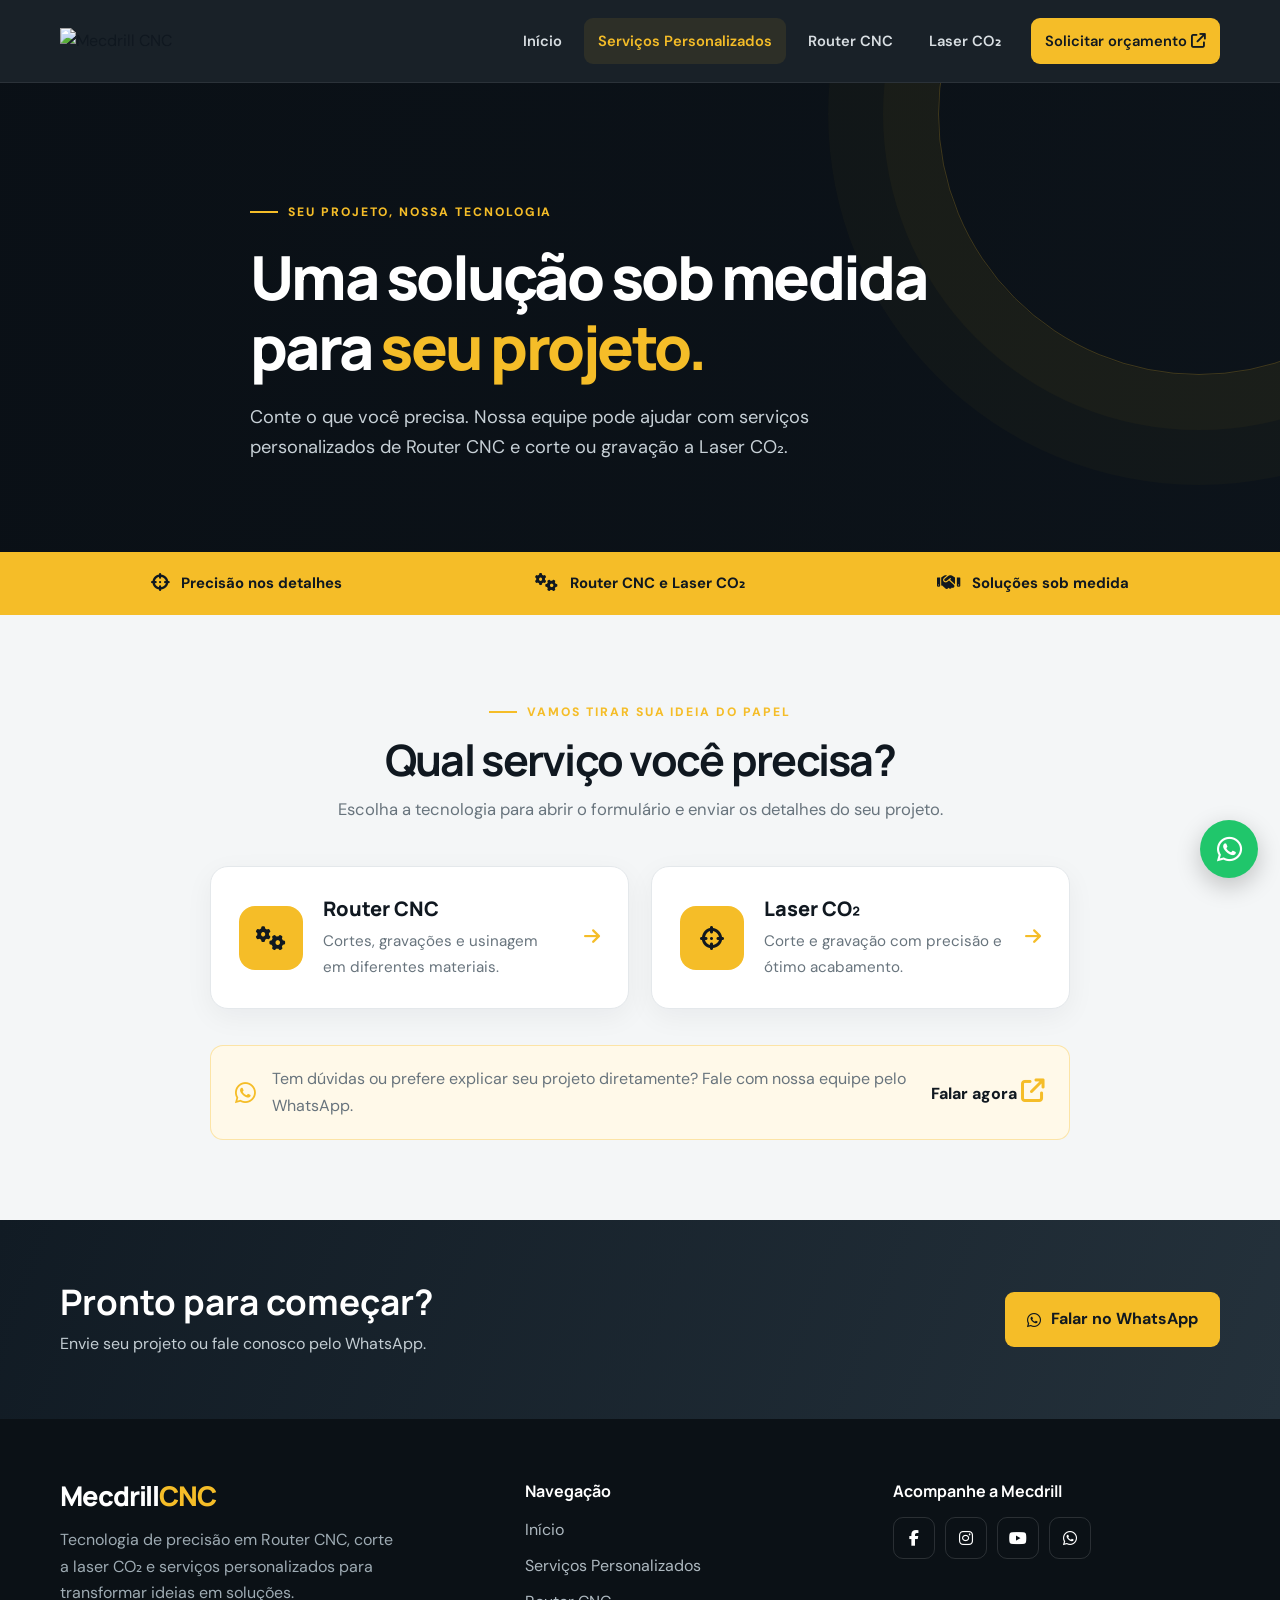
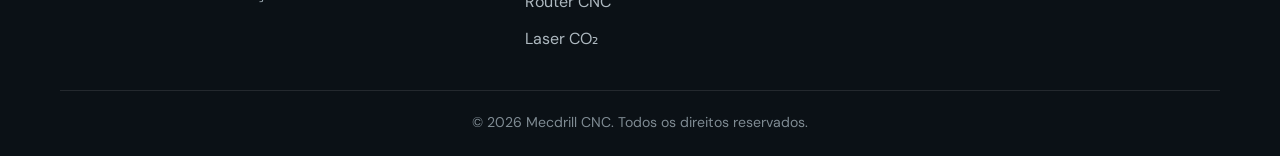
==== commit 236d6a61: "Corrige conteúdo duplicado do formulário de serviço personalizado" ====
--- a/servico-personalizado.html
+++ b/servico-personalizado.html
@@ -1,21 +1,4 @@
 <!DOCTYPE html>
-<html lang="pt-BR">
-<head>
-    <meta charset="UTF-8">
-    <meta name="viewport" content="width=device-width, initial-scale=1.0">
-    <title>Solicitar Orçamento - Mecdrill CNC</title>
-    <link rel="stylesheet" href="style.css">
-    <link href="https://fonts.googleapis.com/css2?family=Roboto:wght@300;400;500;700&display=swap" rel="stylesheet">
-    <link rel="stylesheet" href="https://cdnjs.cloudflare.com/ajax/libs/font-awesome/6.4.0/css/all.min.css">
-    
-    <style>
-        /* Estilos específicos da página de orçamento */
-        .orcamento-container {
-            max-width: 700px;
-            margin: 50px auto;
-            padding: 40px;
-            background: white;
-            border-radius: 15px;
 <html lang="pt-BR">
 <head>
   <meta charset="UTF-8">
